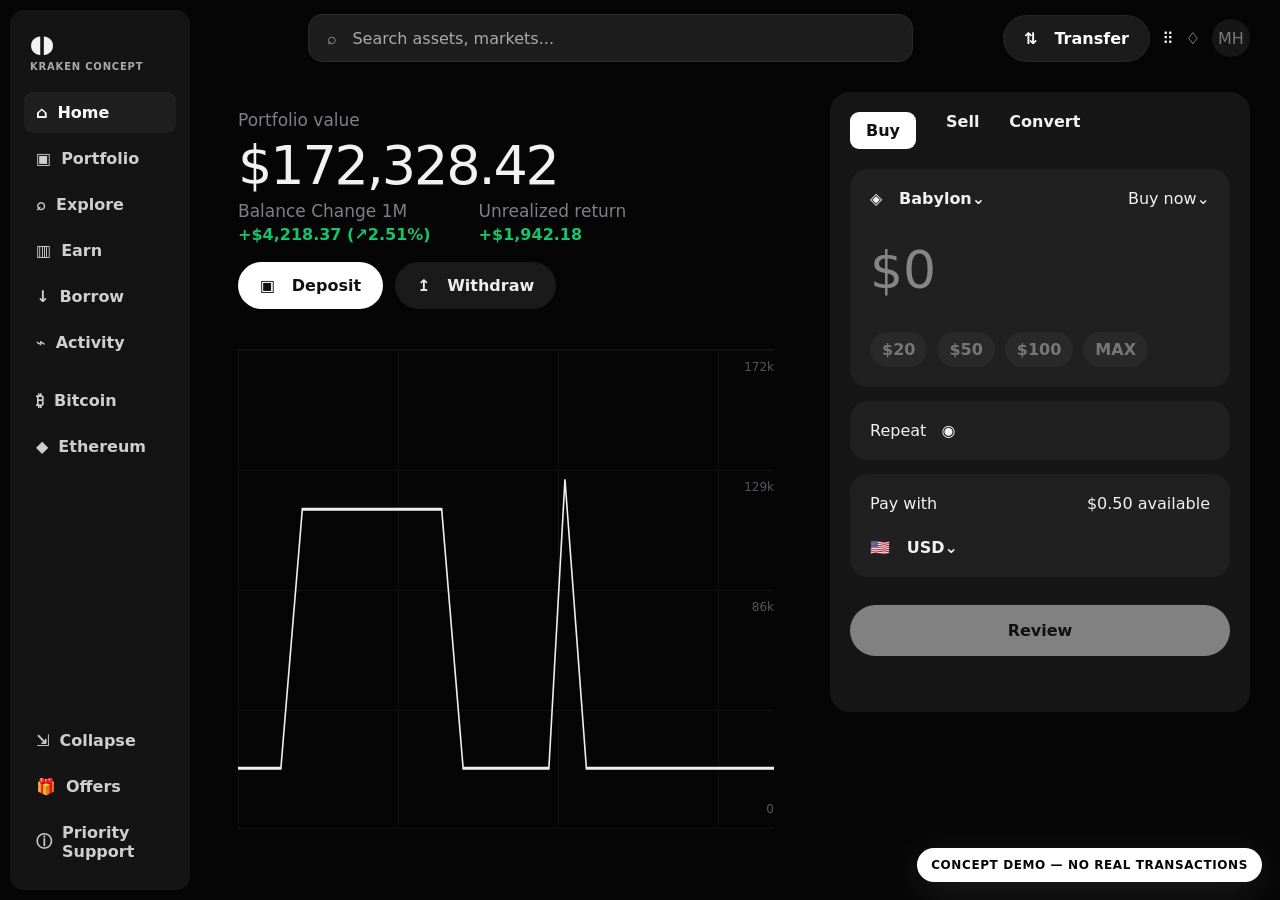
==== index.html @ 669fa7e0 "Add files via upload" ====
<!doctype html>
<html lang="en">
<head>
  <meta charset="UTF-8" />
  <meta name="viewport" content="width=device-width, initial-scale=1.0" />
  <title>Kraken Wire Withdrawal Concept</title>
  <style>
    :root{--bg:#050505;--panel:#181818;--panel2:#202020;--panel3:#111;--muted:#8f8f95;--text:#f2f2f2;--line:#2a2a2a;--green:#19c36a;--red:#ff5260;--white:#fff}
    *{box-sizing:border-box} body{margin:0;background:var(--bg);color:var(--text);font-family:Inter,ui-sans-serif,system-ui,-apple-system,BlinkMacSystemFont,"Segoe UI",sans-serif;overflow-x:hidden}
    button,input{font:inherit}.app{display:grid;grid-template-columns:190px 1fr;min-height:100vh}.sidebar{position:fixed;left:10px;top:10px;bottom:10px;width:180px;background:#141414;border-radius:14px;padding:18px 14px;display:flex;flex-direction:column;z-index:10}.brand{font-weight:900;font-size:24px;letter-spacing:-1px;margin:2px 6px 20px}.brand small{font-size:10px;font-weight:700;letter-spacing:.08em;color:#aaa;display:block;margin-top:3px}.nav{display:flex;flex-direction:column;gap:5px}.nav a{color:#cfcfcf;text-decoration:none;padding:11px 12px;border-radius:9px;font-weight:600;display:flex;gap:10px;align-items:center}.nav a:hover,.nav a.active{background:#1f1f1f;color:#fff}.nav-bottom{margin-top:auto}.content{grid-column:2;padding:14px 30px 30px 28px}.topbar{display:flex;align-items:center;justify-content:space-between;gap:20px}.search{margin:auto;max-width:605px;flex:1;background:#1d1d1d;border:1px solid #2a2a2a;height:48px;border-radius:14px;padding:0 18px;color:#aaa;display:flex;align-items:center}.top-actions{display:flex;gap:12px;align-items:center}.pill{background:#1b1b1b;border:1px solid #272727;color:#fff;padding:13px 20px;border-radius:999px;font-weight:700}.avatar{width:38px;height:38px;border-radius:50%;background:#161616;display:grid;place-items:center;color:#777}.demo-badge{position:fixed;right:18px;bottom:18px;z-index:60;background:#fff;color:#050505;border-radius:999px;padding:10px 14px;font-size:12px;font-weight:900;letter-spacing:.05em;box-shadow:0 8px 40px rgba(255,255,255,.12)}
    .main{display:grid;grid-template-columns:minmax(0,1fr) 420px;gap:36px;margin-top:30px}.portfolio{padding:18px 20px 0}.label{color:#7f7f85;font-size:17px}.value{font-size:54px;letter-spacing:-.04em;margin:4px 0 4px}.stats{display:flex;gap:48px;color:#ddd}.stats b{display:block;margin-top:4px}.green{color:var(--green)}.red{color:var(--red)}.actions{display:flex;gap:12px;margin-top:18px}.btn{border:none;border-radius:999px;padding:14px 22px;font-weight:800;cursor:pointer}.btn.primary{background:#fff;color:#111}.btn.secondary{background:#1a1a1a;color:#eee}.chart{height:480px;margin-top:40px;position:relative;border-top:1px solid #111;border-bottom:1px solid #111;background-image:linear-gradient(#111 1px,transparent 1px),linear-gradient(90deg,#111 1px,transparent 1px);background-size:100% 120px,160px 100%}.chart svg{position:absolute;inset:0;width:100%;height:100%}.axis{position:absolute;right:0;color:#56565d;font-size:12px}.axis.a1{top:10px}.axis.a2{top:130px}.axis.a3{top:250px}.axis.a4{bottom:12px}.trade-card{background:#161616;border-radius:20px;padding:20px;height:620px}.tabs{display:flex;gap:30px;font-weight:700;margin-bottom:20px}.tabs .active{background:#fff;color:#111;border-radius:9px;padding:9px 16px}.asset-box,.repeat-box{background:#202020;border-radius:18px;padding:20px;margin-top:14px}.asset-row{display:flex;justify-content:space-between;align-items:center}.big-amount{font-size:52px;color:#868686;margin:32px 0}.chips{display:flex;gap:10px}.chip{background:#292929;color:#777;padding:8px 12px;border-radius:999px;font-weight:700}.review{width:100%;padding:16px;border:0;border-radius:999px;margin-top:28px;background:#818181;color:#111;font-weight:800}
    .overlay{position:fixed;inset:0;background:rgba(0,0,0,.66);backdrop-filter:blur(1px);display:none;align-items:center;justify-content:center;z-index:50}.overlay.show{display:flex}.modal{width:min(590px,92vw);max-height:82vh;overflow:auto;background:#202020;border:1px solid #2f2f2f;border-radius:20px;box-shadow:0 24px 80px rgba(0,0,0,.5);padding:22px}.modal-head{display:flex;align-items:center;justify-content:space-between;margin-bottom:20px}.modal-head h2{margin:0;font-size:24px;letter-spacing:-.03em}.close,.back{background:none;border:0;color:#fff;font-size:24px;cursor:pointer}.searchbox{background:#151515;border:1px solid #252525;border-radius:12px;padding:16px;color:#8b8b8b;margin-bottom:20px}.section-title{display:flex;justify-content:space-between;color:#a9a9ae;margin:18px 0 8px}.choice{display:flex;justify-content:space-between;align-items:center;padding:18px;border-radius:14px;background:#252525;border:1px solid #353535;margin:8px 0;cursor:pointer}.choice:hover{background:#2a2a2a}.choice strong{font-size:18px}.choice small{display:block;color:#9b9ba1;margin-top:4px}.coin{width:42px;height:42px;border-radius:50%;background:#ededed;color:#111;display:grid;place-items:center;font-weight:900}.row{display:flex;gap:14px;align-items:center}.fields{display:flex;flex-direction:column;gap:13px}.field{background:#151515;border:1px solid #252525;border-radius:12px;padding:14px 14px;color:#fff;width:100%;outline:none}.field:focus{border-color:#555}.secure{background:#fff;color:#111;border-radius:12px;padding:14px;margin-top:12px;font-size:14px}.continue{width:100%;border:0;border-radius:999px;padding:15px;margin-top:18px;font-weight:900;background:#fff;color:#111;cursor:pointer}.continue:disabled{background:#858585;color:#222;cursor:not-allowed}.subtle{color:#999;font-size:13px}.success{text-align:center;padding:26px 12px 18px}.check{width:96px;height:96px;border-radius:50%;background:var(--green);display:grid;place-items:center;margin:12px auto 22px;font-size:54px;color:white;font-weight:900}.success h2{font-size:28px;margin:8px 0}.success p{color:#b2b2b8;font-size:16px;line-height:1.5}.summary{background:#171717;border:1px solid #2b2b2b;border-radius:14px;padding:16px;margin-top:18px;text-align:left}.summary div{display:flex;justify-content:space-between;padding:7px 0}.concept-note{margin-top:20px;padding:12px 14px;border:1px solid #3a3a3a;border-radius:12px;color:#a6a6ad;font-size:12px;line-height:1.45}
    @media(max-width:1000px){.main{grid-template-columns:1fr}.trade-card{display:none}}@media(max-width:760px){.app{grid-template-columns:1fr}.sidebar{display:none}.content{grid-column:1;padding:12px}.value{font-size:42px}.main{margin-top:15px}.chart{height:360px}.top-actions{display:none}}
  </style>
</head>
<body>
<div class="app">
  <aside class="sidebar">
    <div class="brand">◖◗<small>KRAKEN CONCEPT</small></div>
    <div class="nav">
      <a class="active">⌂ <span>Home</span></a><a>▣ <span>Portfolio</span></a><a>⌕ <span>Explore</span></a><a>▥ <span>Earn</span></a><a>↓ <span>Borrow</span></a><a>⌁ <span>Activity</span></a>
      <a style="margin-top:12px">₿ <span>Bitcoin</span></a><a>◆ <span>Ethereum</span></a>
    </div>
    <div class="nav nav-bottom"><a>⇲ <span>Collapse</span></a><a>🎁 <span>Offers</span></a><a>ⓘ <span>Priority Support</span></a></div>
  </aside>
  <main class="content">
    <div class="topbar">
      <div></div><div class="search">⌕ &nbsp; Search assets, markets...</div><div class="top-actions"><button class="pill">⇅ &nbsp; Transfer</button><div>⠿</div><div>♢</div><div class="avatar">MH</div></div>
    </div>
    <div class="main">
      <section class="portfolio">
        <div class="label">Portfolio value</div><div class="value">$172,328.42</div>
        <div class="stats"><div><span class="label">Balance Change 1M</span><b class="green">+$4,218.37 (↗2.51%)</b></div><div><span class="label">Unrealized return</span><b class="green">+$1,942.18</b></div></div>
        <div class="actions"><button class="btn primary">▣ &nbsp; Deposit</button><button class="btn secondary" id="withdrawBtn">↥ &nbsp; Withdraw</button></div>
        <div class="chart">
          <svg viewBox="0 0 1000 480" preserveAspectRatio="none" aria-hidden="true"><polyline points="0,420 80,420 120,160 380,160 420,420 580,420 610,130 650,420 1000,420" fill="none" stroke="#eee" stroke-width="3"/></svg>
          <span class="axis a1">172k</span><span class="axis a2">129k</span><span class="axis a3">86k</span><span class="axis a4">0</span>
        </div>
      </section>
      <aside class="trade-card"><div class="tabs"><span class="active">Buy</span><span>Sell</span><span>Convert</span></div><div class="asset-box"><div class="asset-row"><b>◈ &nbsp; Babylon⌄</b><span>Buy now⌄</span></div><div class="big-amount">$0</div><div class="chips"><span class="chip">$20</span><span class="chip">$50</span><span class="chip">$100</span><span class="chip">MAX</span></div></div><div class="repeat-box">Repeat &nbsp; ◉</div><div class="asset-box"><div class="asset-row"><span>Pay with</span><span>$0.50 available</span></div><div style="margin-top:25px;font-weight:800">🇺🇸 &nbsp; USD⌄</div></div><button class="review">Review</button></aside>
    </div>
  </main>
</div>
<div class="demo-badge">CONCEPT DEMO — NO REAL TRANSACTIONS</div>
<div class="overlay" id="overlay"><div class="modal" id="modal"></div></div>
<script>
  const overlay=document.getElementById('overlay'),modal=document.getElementById('modal');
  const balance=172328.42; let formData={name:'',bank:'',account:'',routing:'',nickname:''};
  const money=n=>new Intl.NumberFormat('en-US',{style:'currency',currency:'USD'}).format(n);
  function show(html){modal.innerHTML=html;overlay.classList.add('show');}
  function hide(){overlay.classList.remove('show')}
  function head(title,back=''){return `<div class="modal-head"><div class="row">${back?`<button class="back" onclick="${back}">‹</button>`:''}<h2>${title}</h2></div><button class="close" onclick="hide()">×</button></div>`}
  function stepAsset(){show(head('Withdraw')+`<div class="searchbox">⌕ &nbsp; Search</div><div class="section-title"><b>Cash</b><b>Available Balance</b></div><div class="choice" onclick="stepSpeed()"><div class="row"><div class="coin">$</div><div><strong>US Dollar</strong><small>USD</small></div></div><strong>${money(balance)}</strong></div><div class="concept-note">Interactive prototype only. This demo does not connect to Kraken, a bank, or any payment network.</div>`)}
  function stepSpeed(){show(head('Select withdrawal speed','stepAsset()')+`<div class="choice" onclick="stepMethod()"><div><strong>▣ &nbsp; Up to 3 business days</strong><small>Estimated arrival within 3 business days</small></div><div>›</div></div><div class="concept-note">Instant withdrawal is intentionally omitted in this product concept.</div>`)}
  function stepMethod(){show(head('Select a withdrawal method','stepSpeed()')+`<div class="choice" onclick="stepBank()"><div><strong>▣ &nbsp; Wire</strong><small>Bank wire • prototype route</small></div><div>›</div></div><div class="concept-note">Only Wire is shown in this concept. No real transfer can be initiated.</div>`)}
  function stepBank(){show(head('Enter recipient bank details','stepMethod()')+`<div class="fields"><input class="field" id="name" placeholder="Recipient name"><input class="field" id="bank" placeholder="Bank name"><input class="field" id="account" placeholder="Account number"><input class="field" id="routing" placeholder="Routing number"><input class="field" id="nickname" placeholder="Account nickname"></div><div class="secure"><b>🔒 Demo data stays on this page</b><br><span class="subtle">Nothing is sent, stored, or logged by this prototype.</span></div><button class="continue" onclick="saveBank()">Continue</button>`)}
  function saveBank(){formData={name:name.value.trim(),bank:bank.value.trim(),account:account.value.trim(),routing:routing.value.trim(),nickname:nickname.value.trim()};if(!Object.values(formData).every(Boolean)){alert('Fill in each demo field to continue.');return}stepAmount()}
  function stepAmount(){show(head('How much do you want to withdraw?','stepBank()')+`<div class="label">Available balance</div><div style="font-size:34px;font-weight:850;margin:6px 0 22px">${money(balance)}</div><div class="row"><input class="field" id="amount" type="number" min="0" max="${balance}" step="0.01" placeholder="$0.00"><button class="btn secondary" style="white-space:nowrap" onclick="document.getElementById('amount').value='${balance.toFixed(2)}'">Withdraw all</button></div><div class="summary"><div><span>Recipient</span><b>${escapeHtml(formData.name)}</b></div><div><span>Bank</span><b>${escapeHtml(formData.bank)}</b></div><div><span>Method</span><b>Wire</b></div></div><button class="continue" onclick="stepSuccess()">Continue</button>`)}
  function stepSuccess(){const a=parseFloat(document.getElementById('amount').value);if(!Number.isFinite(a)||a<=0||a>balance){alert('Enter an amount between $0.01 and '+money(balance)+'.');return}show(head('Withdrawal scheduled')+`<div class="success"><div class="check">✓</div><h2>${money(a)} scheduled</h2><p>Your concept wire withdrawal to <b>${escapeHtml(formData.name)}</b> is shown as scheduled to be deposited within <b>3 business days</b>.</p><div class="summary"><div><span>Bank</span><b>${escapeHtml(formData.bank)}</b></div><div><span>Account nickname</span><b>${escapeHtml(formData.nickname)}</b></div><div><span>Status</span><b class="green">Demo complete</b></div></div><div class="concept-note">CONCEPT DEMO — NO REAL TRANSACTION OCCURRED. This page is for product visualization only.</div><button class="continue" onclick="hide()">Done</button></div>`)}
  function escapeHtml(s){return s.replace(/[&<>'"]/g,c=>({'&':'&amp;','<':'&lt;','>':'&gt;',"'":'&#39;','"':'&quot;'}[c]))}
  document.getElementById('withdrawBtn').addEventListener('click',stepAsset); overlay.addEventListener('click',e=>{if(e.target===overlay)hide()});
</script>
</body>
</html>
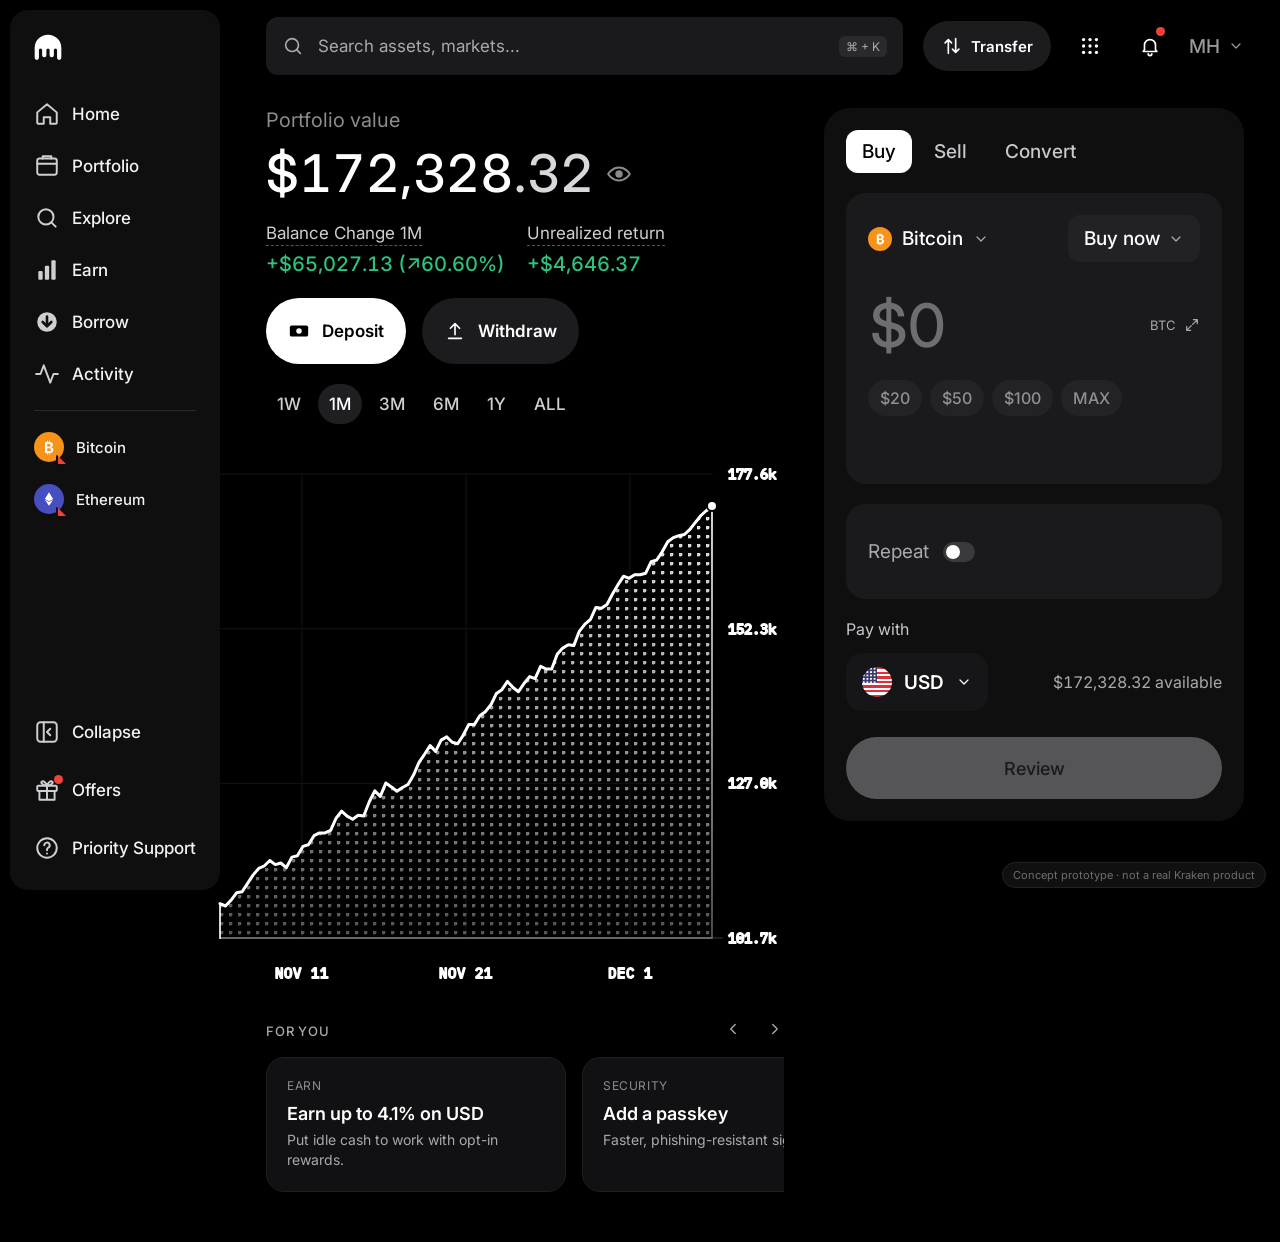
==== commit b0e76d4b: "Add files via upload" ====
--- a/index.html
+++ b/index.html
@@ -1,64 +1,156 @@
 <!doctype html>
 <html lang="en">
 <head>
-  <meta charset="UTF-8" />
-  <meta name="viewport" content="width=device-width, initial-scale=1.0" />
-  <title>Kraken Wire Withdrawal Concept</title>
-  <style>
-    :root{--bg:#050505;--panel:#181818;--panel2:#202020;--panel3:#111;--muted:#8f8f95;--text:#f2f2f2;--line:#2a2a2a;--green:#19c36a;--red:#ff5260;--white:#fff}
-    *{box-sizing:border-box} body{margin:0;background:var(--bg);color:var(--text);font-family:Inter,ui-sans-serif,system-ui,-apple-system,BlinkMacSystemFont,"Segoe UI",sans-serif;overflow-x:hidden}
-    button,input{font:inherit}.app{display:grid;grid-template-columns:190px 1fr;min-height:100vh}.sidebar{position:fixed;left:10px;top:10px;bottom:10px;width:180px;background:#141414;border-radius:14px;padding:18px 14px;display:flex;flex-direction:column;z-index:10}.brand{font-weight:900;font-size:24px;letter-spacing:-1px;margin:2px 6px 20px}.brand small{font-size:10px;font-weight:700;letter-spacing:.08em;color:#aaa;display:block;margin-top:3px}.nav{display:flex;flex-direction:column;gap:5px}.nav a{color:#cfcfcf;text-decoration:none;padding:11px 12px;border-radius:9px;font-weight:600;display:flex;gap:10px;align-items:center}.nav a:hover,.nav a.active{background:#1f1f1f;color:#fff}.nav-bottom{margin-top:auto}.content{grid-column:2;padding:14px 30px 30px 28px}.topbar{display:flex;align-items:center;justify-content:space-between;gap:20px}.search{margin:auto;max-width:605px;flex:1;background:#1d1d1d;border:1px solid #2a2a2a;height:48px;border-radius:14px;padding:0 18px;color:#aaa;display:flex;align-items:center}.top-actions{display:flex;gap:12px;align-items:center}.pill{background:#1b1b1b;border:1px solid #272727;color:#fff;padding:13px 20px;border-radius:999px;font-weight:700}.avatar{width:38px;height:38px;border-radius:50%;background:#161616;display:grid;place-items:center;color:#777}.demo-badge{position:fixed;right:18px;bottom:18px;z-index:60;background:#fff;color:#050505;border-radius:999px;padding:10px 14px;font-size:12px;font-weight:900;letter-spacing:.05em;box-shadow:0 8px 40px rgba(255,255,255,.12)}
-    .main{display:grid;grid-template-columns:minmax(0,1fr) 420px;gap:36px;margin-top:30px}.portfolio{padding:18px 20px 0}.label{color:#7f7f85;font-size:17px}.value{font-size:54px;letter-spacing:-.04em;margin:4px 0 4px}.stats{display:flex;gap:48px;color:#ddd}.stats b{display:block;margin-top:4px}.green{color:var(--green)}.red{color:var(--red)}.actions{display:flex;gap:12px;margin-top:18px}.btn{border:none;border-radius:999px;padding:14px 22px;font-weight:800;cursor:pointer}.btn.primary{background:#fff;color:#111}.btn.secondary{background:#1a1a1a;color:#eee}.chart{height:480px;margin-top:40px;position:relative;border-top:1px solid #111;border-bottom:1px solid #111;background-image:linear-gradient(#111 1px,transparent 1px),linear-gradient(90deg,#111 1px,transparent 1px);background-size:100% 120px,160px 100%}.chart svg{position:absolute;inset:0;width:100%;height:100%}.axis{position:absolute;right:0;color:#56565d;font-size:12px}.axis.a1{top:10px}.axis.a2{top:130px}.axis.a3{top:250px}.axis.a4{bottom:12px}.trade-card{background:#161616;border-radius:20px;padding:20px;height:620px}.tabs{display:flex;gap:30px;font-weight:700;margin-bottom:20px}.tabs .active{background:#fff;color:#111;border-radius:9px;padding:9px 16px}.asset-box,.repeat-box{background:#202020;border-radius:18px;padding:20px;margin-top:14px}.asset-row{display:flex;justify-content:space-between;align-items:center}.big-amount{font-size:52px;color:#868686;margin:32px 0}.chips{display:flex;gap:10px}.chip{background:#292929;color:#777;padding:8px 12px;border-radius:999px;font-weight:700}.review{width:100%;padding:16px;border:0;border-radius:999px;margin-top:28px;background:#818181;color:#111;font-weight:800}
-    .overlay{position:fixed;inset:0;background:rgba(0,0,0,.66);backdrop-filter:blur(1px);display:none;align-items:center;justify-content:center;z-index:50}.overlay.show{display:flex}.modal{width:min(590px,92vw);max-height:82vh;overflow:auto;background:#202020;border:1px solid #2f2f2f;border-radius:20px;box-shadow:0 24px 80px rgba(0,0,0,.5);padding:22px}.modal-head{display:flex;align-items:center;justify-content:space-between;margin-bottom:20px}.modal-head h2{margin:0;font-size:24px;letter-spacing:-.03em}.close,.back{background:none;border:0;color:#fff;font-size:24px;cursor:pointer}.searchbox{background:#151515;border:1px solid #252525;border-radius:12px;padding:16px;color:#8b8b8b;margin-bottom:20px}.section-title{display:flex;justify-content:space-between;color:#a9a9ae;margin:18px 0 8px}.choice{display:flex;justify-content:space-between;align-items:center;padding:18px;border-radius:14px;background:#252525;border:1px solid #353535;margin:8px 0;cursor:pointer}.choice:hover{background:#2a2a2a}.choice strong{font-size:18px}.choice small{display:block;color:#9b9ba1;margin-top:4px}.coin{width:42px;height:42px;border-radius:50%;background:#ededed;color:#111;display:grid;place-items:center;font-weight:900}.row{display:flex;gap:14px;align-items:center}.fields{display:flex;flex-direction:column;gap:13px}.field{background:#151515;border:1px solid #252525;border-radius:12px;padding:14px 14px;color:#fff;width:100%;outline:none}.field:focus{border-color:#555}.secure{background:#fff;color:#111;border-radius:12px;padding:14px;margin-top:12px;font-size:14px}.continue{width:100%;border:0;border-radius:999px;padding:15px;margin-top:18px;font-weight:900;background:#fff;color:#111;cursor:pointer}.continue:disabled{background:#858585;color:#222;cursor:not-allowed}.subtle{color:#999;font-size:13px}.success{text-align:center;padding:26px 12px 18px}.check{width:96px;height:96px;border-radius:50%;background:var(--green);display:grid;place-items:center;margin:12px auto 22px;font-size:54px;color:white;font-weight:900}.success h2{font-size:28px;margin:8px 0}.success p{color:#b2b2b8;font-size:16px;line-height:1.5}.summary{background:#171717;border:1px solid #2b2b2b;border-radius:14px;padding:16px;margin-top:18px;text-align:left}.summary div{display:flex;justify-content:space-between;padding:7px 0}.concept-note{margin-top:20px;padding:12px 14px;border:1px solid #3a3a3a;border-radius:12px;color:#a6a6ad;font-size:12px;line-height:1.45}
-    @media(max-width:1000px){.main{grid-template-columns:1fr}.trade-card{display:none}}@media(max-width:760px){.app{grid-template-columns:1fr}.sidebar{display:none}.content{grid-column:1;padding:12px}.value{font-size:42px}.main{margin-top:15px}.chart{height:360px}.top-actions{display:none}}
-  </style>
+  <meta charset="utf-8" />
+  <meta name="viewport" content="width=device-width, initial-scale=1" />
+  <meta name="robots" content="noindex, nofollow" />
+  <title>Kraken — Wire Withdraw Concept</title>
+  <link rel="preconnect" href="https://fonts.googleapis.com" />
+  <link rel="preconnect" href="https://fonts.gstatic.com" crossorigin />
+  <link href="https://fonts.googleapis.com/css2?family=IBM+Plex+Mono:wght@400;500&family=Inter:wght@400;500;600;700&display=swap" rel="stylesheet" />
+  <link rel="stylesheet" href="styles.css" />
 </head>
 <body>
-<div class="app">
-  <aside class="sidebar">
-    <div class="brand">◖◗<small>KRAKEN CONCEPT</small></div>
-    <div class="nav">
-      <a class="active">⌂ <span>Home</span></a><a>▣ <span>Portfolio</span></a><a>⌕ <span>Explore</span></a><a>▥ <span>Earn</span></a><a>↓ <span>Borrow</span></a><a>⌁ <span>Activity</span></a>
-      <a style="margin-top:12px">₿ <span>Bitcoin</span></a><a>◆ <span>Ethereum</span></a>
+  <div class="app">
+    <!-- Sidebar -->
+    <aside class="sidebar">
+      <div class="logo" aria-label="Kraken">
+        <svg viewBox="0 0 24 24" width="30" height="30"><path fill="currentColor" d="M2 12A10 10 0 0 1 22 12V19.4a1.6 1.6 0 0 1-3.2 0V13.5a1.2 1.2 0 0 0-2.4 0V17.4a1.6 1.6 0 0 1-3.2 0V13.5a1.2 1.2 0 0 0-2.4 0V17.4a1.6 1.6 0 0 1-3.2 0V13.5a1.2 1.2 0 0 0-2.4 0V19.4a1.6 1.6 0 0 1-3.2 0Z"/></svg>
+      </div>
+      <nav class="nav">
+        <a class="nav-item active" href="#"><svg viewBox="0 0 24 24"><path d="M3 10.5 12 3l9 7.5V20a1 1 0 0 1-1 1h-5v-6h-6v6H4a1 1 0 0 1-1-1z"/></svg><span>Home</span></a>
+        <a class="nav-item" href="#"><svg viewBox="0 0 24 24"><rect x="3" y="5" width="18" height="15" rx="2"/><path d="M3 10h18M8 5V3h8v2"/></svg><span>Portfolio</span></a>
+        <a class="nav-item" href="#"><svg viewBox="0 0 24 24"><circle cx="11" cy="11" r="7"/><path d="m20 20-4-4"/></svg><span>Explore</span></a>
+        <a class="nav-item" href="#"><svg viewBox="0 0 24 24" class="filled"><rect x="4" y="13" width="4" height="8" rx="1"/><rect x="10" y="8" width="4" height="13" rx="1"/><rect x="16" y="3" width="4" height="18" rx="1"/></svg><span>Earn</span></a>
+        <a class="nav-item" href="#"><svg viewBox="0 0 24 24"><circle cx="12" cy="12" r="9" class="fill-soft"/><path d="M12 7v9m-4-4 4 4 4-4"/></svg><span>Borrow</span></a>
+        <a class="nav-item" href="#"><svg viewBox="0 0 24 24"><path d="M2 12h4l3-8 6 16 3-8h4"/></svg><span>Activity</span></a>
+        <div class="nav-divider"></div>
+        <a class="nav-item small" href="#"><span class="coin btc sm">₿<i class="down"></i></span><span>Bitcoin</span></a>
+        <a class="nav-item small" href="#"><span class="coin eth sm"><svg viewBox="0 0 24 24"><path d="M12 3 6.5 12 12 15l5.5-3zM6.5 13 12 21l5.5-8L12 16z" fill="#fff" stroke="none"/></svg><i class="down"></i></span><span>Ethereum</span></a>
+      </nav>
+      <div class="nav bottom">
+        <a class="nav-item" href="#"><svg viewBox="0 0 24 24"><rect x="3" y="3" width="18" height="18" rx="3"/><path d="M9 3v18M15 9l-3 3 3 3"/></svg><span>Collapse</span></a>
+        <a class="nav-item" href="#"><span class="icon-dot"><svg viewBox="0 0 24 24"><rect x="3" y="8" width="18" height="5" rx="1"/><path d="M5 13v8h14v-8M12 8v13M12 8S10 3 7.5 4 9 8 12 8Zm0 0s2-5 4.5-4S15 8 12 8Z"/></svg><i></i></span><span>Offers</span></a>
+        <a class="nav-item" href="#"><svg viewBox="0 0 24 24"><circle cx="12" cy="12" r="9"/><path d="M9.5 9.5a2.5 2.5 0 1 1 3.5 2.3c-.6.3-1 .9-1 1.6v.6M12 17h.01"/></svg><span>Priority Support</span></a>
+      </div>
+    </aside>
+
+    <!-- Main -->
+    <div class="main">
+      <header class="topbar">
+        <div class="search">
+          <svg viewBox="0 0 24 24"><circle cx="11" cy="11" r="7"/><path d="m20 20-4-4"/></svg>
+          <input type="text" placeholder="Search assets, markets..." />
+          <kbd>⌘ + K</kbd>
+        </div>
+        <div class="top-actions">
+          <button class="pill-btn"><svg viewBox="0 0 24 24"><path d="M8 20V5m0 0L4.5 8.5M8 5l3.5 3.5M16 4v15m0 0-3.5-3.5M16 19l3.5-3.5"/></svg>Transfer</button>
+          <button class="icon-btn" aria-label="Apps"><svg viewBox="0 0 24 24" class="filled"><circle cx="5" cy="5" r="1.8"/><circle cx="12" cy="5" r="1.8"/><circle cx="19" cy="5" r="1.8"/><circle cx="5" cy="12" r="1.8"/><circle cx="12" cy="12" r="1.8"/><circle cx="19" cy="12" r="1.8"/><circle cx="5" cy="19" r="1.8"/><circle cx="12" cy="19" r="1.8"/><circle cx="19" cy="19" r="1.8"/></svg></button>
+          <button class="icon-btn notif" aria-label="Notifications"><svg viewBox="0 0 24 24"><path d="M6 16V11a6 6 0 0 1 12 0v5l1.5 2h-15zM10 20.5a2 2 0 0 0 4 0"/></svg><i></i></button>
+          <button class="avatar">MH <svg viewBox="0 0 24 24"><path d="m6 9 6 6 6-6"/></svg></button>
+        </div>
+      </header>
+
+      <div class="content">
+        <section class="left">
+          <div class="pv-label">Portfolio value</div>
+          <div class="pv-value" id="pvValue"></div>
+          <div class="pv-stats">
+            <div>
+              <div class="stat-label" id="changeLabel">Balance Change 1M</div>
+              <div class="stat-value up" id="changeValue"></div>
+            </div>
+            <div>
+              <div class="stat-label">Unrealized return</div>
+              <div class="stat-value up">+$4,646.37</div>
+            </div>
+          </div>
+
+          <div class="actions-row">
+            <div class="btn-group">
+              <button class="btn btn-light"><svg viewBox="0 0 24 24"><rect x="2" y="6" width="20" height="12" rx="2" fill="currentColor" stroke="none"/><circle cx="12" cy="12" r="3" fill="#fff" stroke="none"/></svg>Deposit</button>
+              <button class="btn btn-dark" id="withdrawBtn"><svg viewBox="0 0 24 24"><path d="M12 16V4m0 0L7 9m5-5 5 5M5 20h14"/></svg>Withdraw</button>
+            </div>
+            <div class="ranges" id="ranges">
+              <button data-r="1W">1W</button>
+              <button data-r="1M" class="active">1M</button>
+              <button data-r="3M">3M</button>
+              <button data-r="6M">6M</button>
+              <button data-r="1Y">1Y</button>
+              <button data-r="ALL">ALL</button>
+            </div>
+          </div>
+
+          <div class="chart-wrap" id="chartWrap">
+            <svg id="chart" preserveAspectRatio="none"></svg>
+            <div class="chart-tip" id="chartTip"></div>
+          </div>
+
+          <div class="for-you">
+            <div class="for-you-head">
+              <span>FOR YOU</span>
+              <div class="arrows">
+                <button aria-label="Previous" id="fyPrev"><svg viewBox="0 0 24 24"><path d="m15 6-6 6 6 6"/></svg></button>
+                <button aria-label="Next" id="fyNext"><svg viewBox="0 0 24 24"><path d="m9 6 6 6-6 6"/></svg></button>
+              </div>
+            </div>
+            <div class="cards" id="fyCards">
+              <div class="fy-card"><div class="fy-tag">Earn</div><div class="fy-title">Earn up to 4.1% on USD</div><div class="fy-sub">Put idle cash to work with opt-in rewards.</div></div>
+              <div class="fy-card"><div class="fy-tag">Security</div><div class="fy-title">Add a passkey</div><div class="fy-sub">Faster, phishing-resistant sign-in.</div></div>
+              <div class="fy-card"><div class="fy-tag">New</div><div class="fy-title">Wire to anyone</div><div class="fy-sub">Send USD to any bank account in up to 3 business days.</div></div>
+              <div class="fy-card"><div class="fy-tag">Recurring</div><div class="fy-title">Set up recurring buys</div><div class="fy-sub">Dollar-cost average into BTC automatically.</div></div>
+            </div>
+          </div>
+        </section>
+
+        <!-- Trade panel -->
+        <aside class="trade">
+          <div class="trade-tabs" id="tradeTabs">
+            <button class="active">Buy</button><button>Sell</button><button>Convert</button>
+          </div>
+          <div class="trade-box">
+            <div class="trade-row">
+              <button class="asset-select"><span class="coin btc xs">₿</span>Bitcoin<svg viewBox="0 0 24 24"><path d="m6 9 6 6 6-6"/></svg></button>
+              <button class="ghost-select" id="orderType">Buy now<svg viewBox="0 0 24 24"><path d="m6 9 6 6 6-6"/></svg></button>
+            </div>
+            <div class="trade-amount">
+              <input id="tradeAmt" inputmode="decimal" value="$0" />
+              <span class="unit">BTC <svg viewBox="0 0 24 24"><path d="M14 4h6v6M20 4l-7 7M10 20H4v-6M4 20l7-7"/></svg></span>
+            </div>
+            <div class="presets" id="presets">
+              <button data-v="20">$20</button><button data-v="50">$50</button><button data-v="100">$100</button><button data-v="max">MAX</button>
+            </div>
+          </div>
+          <div class="trade-box repeat">
+            <span>Repeat</span>
+            <button class="toggle" id="repeatToggle" aria-pressed="false"><i></i></button>
+          </div>
+          <div class="pay-label">Pay with</div>
+          <div class="pay-row">
+            <button class="currency"><span class="flag"></span>USD<svg viewBox="0 0 24 24"><path d="m6 9 6 6 6-6"/></svg></button>
+            <span class="avail" id="payAvail"></span>
+          </div>
+          <button class="review-btn" id="reviewBtn" disabled>Review</button>
+        </aside>
+      </div>
     </div>
-    <div class="nav nav-bottom"><a>⇲ <span>Collapse</span></a><a>🎁 <span>Offers</span></a><a>ⓘ <span>Priority Support</span></a></div>
-  </aside>
-  <main class="content">
-    <div class="topbar">
-      <div></div><div class="search">⌕ &nbsp; Search assets, markets...</div><div class="top-actions"><button class="pill">⇅ &nbsp; Transfer</button><div>⠿</div><div>♢</div><div class="avatar">MH</div></div>
+  </div>
+
+  <!-- Withdraw modal -->
+  <div class="overlay" id="overlay" hidden>
+    <div class="modal" id="modal" role="dialog" aria-modal="true" aria-labelledby="modalTitle">
+      <div class="modal-head">
+        <button class="back" id="modalBack" aria-label="Back"><svg viewBox="0 0 24 24"><path d="m15 6-6 6 6 6"/></svg></button>
+        <h2 id="modalTitle">Withdraw</h2>
+        <button class="close" id="modalClose" aria-label="Close"><svg viewBox="0 0 24 24"><path d="M6 6l12 12M18 6 6 18"/></svg></button>
+      </div>
+      <div class="modal-body" id="modalBody"></div>
     </div>
-    <div class="main">
-      <section class="portfolio">
-        <div class="label">Portfolio value</div><div class="value">$172,328.42</div>
-        <div class="stats"><div><span class="label">Balance Change 1M</span><b class="green">+$4,218.37 (↗2.51%)</b></div><div><span class="label">Unrealized return</span><b class="green">+$1,942.18</b></div></div>
-        <div class="actions"><button class="btn primary">▣ &nbsp; Deposit</button><button class="btn secondary" id="withdrawBtn">↥ &nbsp; Withdraw</button></div>
-        <div class="chart">
-          <svg viewBox="0 0 1000 480" preserveAspectRatio="none" aria-hidden="true"><polyline points="0,420 80,420 120,160 380,160 420,420 580,420 610,130 650,420 1000,420" fill="none" stroke="#eee" stroke-width="3"/></svg>
-          <span class="axis a1">172k</span><span class="axis a2">129k</span><span class="axis a3">86k</span><span class="axis a4">0</span>
-        </div>
-      </section>
-      <aside class="trade-card"><div class="tabs"><span class="active">Buy</span><span>Sell</span><span>Convert</span></div><div class="asset-box"><div class="asset-row"><b>◈ &nbsp; Babylon⌄</b><span>Buy now⌄</span></div><div class="big-amount">$0</div><div class="chips"><span class="chip">$20</span><span class="chip">$50</span><span class="chip">$100</span><span class="chip">MAX</span></div></div><div class="repeat-box">Repeat &nbsp; ◉</div><div class="asset-box"><div class="asset-row"><span>Pay with</span><span>$0.50 available</span></div><div style="margin-top:25px;font-weight:800">🇺🇸 &nbsp; USD⌄</div></div><button class="review">Review</button></aside>
-    </div>
-  </main>
-</div>
-<div class="demo-badge">CONCEPT DEMO — NO REAL TRANSACTIONS</div>
-<div class="overlay" id="overlay"><div class="modal" id="modal"></div></div>
-<script>
-  const overlay=document.getElementById('overlay'),modal=document.getElementById('modal');
-  const balance=172328.42; let formData={name:'',bank:'',account:'',routing:'',nickname:''};
-  const money=n=>new Intl.NumberFormat('en-US',{style:'currency',currency:'USD'}).format(n);
-  function show(html){modal.innerHTML=html;overlay.classList.add('show');}
-  function hide(){overlay.classList.remove('show')}
-  function head(title,back=''){return `<div class="modal-head"><div class="row">${back?`<button class="back" onclick="${back}">‹</button>`:''}<h2>${title}</h2></div><button class="close" onclick="hide()">×</button></div>`}
-  function stepAsset(){show(head('Withdraw')+`<div class="searchbox">⌕ &nbsp; Search</div><div class="section-title"><b>Cash</b><b>Available Balance</b></div><div class="choice" onclick="stepSpeed()"><div class="row"><div class="coin">$</div><div><strong>US Dollar</strong><small>USD</small></div></div><strong>${money(balance)}</strong></div><div class="concept-note">Interactive prototype only. This demo does not connect to Kraken, a bank, or any payment network.</div>`)}
-  function stepSpeed(){show(head('Select withdrawal speed','stepAsset()')+`<div class="choice" onclick="stepMethod()"><div><strong>▣ &nbsp; Up to 3 business days</strong><small>Estimated arrival within 3 business days</small></div><div>›</div></div><div class="concept-note">Instant withdrawal is intentionally omitted in this product concept.</div>`)}
-  function stepMethod(){show(head('Select a withdrawal method','stepSpeed()')+`<div class="choice" onclick="stepBank()"><div><strong>▣ &nbsp; Wire</strong><small>Bank wire • prototype route</small></div><div>›</div></div><div class="concept-note">Only Wire is shown in this concept. No real transfer can be initiated.</div>`)}
-  function stepBank(){show(head('Enter recipient bank details','stepMethod()')+`<div class="fields"><input class="field" id="name" placeholder="Recipient name"><input class="field" id="bank" placeholder="Bank name"><input class="field" id="account" placeholder="Account number"><input class="field" id="routing" placeholder="Routing number"><input class="field" id="nickname" placeholder="Account nickname"></div><div class="secure"><b>🔒 Demo data stays on this page</b><br><span class="subtle">Nothing is sent, stored, or logged by this prototype.</span></div><button class="continue" onclick="saveBank()">Continue</button>`)}
-  function saveBank(){formData={name:name.value.trim(),bank:bank.value.trim(),account:account.value.trim(),routing:routing.value.trim(),nickname:nickname.value.trim()};if(!Object.values(formData).every(Boolean)){alert('Fill in each demo field to continue.');return}stepAmount()}
-  function stepAmount(){show(head('How much do you want to withdraw?','stepBank()')+`<div class="label">Available balance</div><div style="font-size:34px;font-weight:850;margin:6px 0 22px">${money(balance)}</div><div class="row"><input class="field" id="amount" type="number" min="0" max="${balance}" step="0.01" placeholder="$0.00"><button class="btn secondary" style="white-space:nowrap" onclick="document.getElementById('amount').value='${balance.toFixed(2)}'">Withdraw all</button></div><div class="summary"><div><span>Recipient</span><b>${escapeHtml(formData.name)}</b></div><div><span>Bank</span><b>${escapeHtml(formData.bank)}</b></div><div><span>Method</span><b>Wire</b></div></div><button class="continue" onclick="stepSuccess()">Continue</button>`)}
-  function stepSuccess(){const a=parseFloat(document.getElementById('amount').value);if(!Number.isFinite(a)||a<=0||a>balance){alert('Enter an amount between $0.01 and '+money(balance)+'.');return}show(head('Withdrawal scheduled')+`<div class="success"><div class="check">✓</div><h2>${money(a)} scheduled</h2><p>Your concept wire withdrawal to <b>${escapeHtml(formData.name)}</b> is shown as scheduled to be deposited within <b>3 business days</b>.</p><div class="summary"><div><span>Bank</span><b>${escapeHtml(formData.bank)}</b></div><div><span>Account nickname</span><b>${escapeHtml(formData.nickname)}</b></div><div><span>Status</span><b class="green">Demo complete</b></div></div><div class="concept-note">CONCEPT DEMO — NO REAL TRANSACTION OCCURRED. This page is for product visualization only.</div><button class="continue" onclick="hide()">Done</button></div>`)}
-  function escapeHtml(s){return s.replace(/[&<>'"]/g,c=>({'&':'&amp;','<':'&lt;','>':'&gt;',"'":'&#39;','"':'&quot;'}[c]))}
-  document.getElementById('withdrawBtn').addEventListener('click',stepAsset); overlay.addEventListener('click',e=>{if(e.target===overlay)hide()});
-</script>
+  </div>
+
+  <div class="toast" id="toast"></div>
+  <div class="concept-badge">Concept prototype · not a real Kraken product</div>
+
+  <script src="app.js"></script>
 </body>
 </html>
--- a/styles.css
+++ b/styles.css
@@ -0,0 +1,364 @@
+:root {
+  --bg: #000;
+  --panel: #141414;
+  --panel-2: #1c1c1e;
+  --panel-3: #232325;
+  --line: #2a2a2d;
+  --text: #fff;
+  --muted: #8b8b90;
+  --muted-2: #a9a9ae;
+  --green: #2ec27e;
+  --green-bright: #38d98a;
+  --red: #f0433a;
+  --radius: 22px;
+}
+
+* { box-sizing: border-box; }
+html, body { margin: 0; height: 100%; }
+body {
+  background: var(--bg);
+  color: var(--text);
+  font-family: Inter, system-ui, -apple-system, Segoe UI, Roboto, sans-serif;
+  -webkit-font-smoothing: antialiased;
+  overflow-x: hidden;
+}
+button { font: inherit; color: inherit; background: none; border: 0; cursor: pointer; padding: 0; }
+input { font: inherit; color: inherit; }
+svg { width: 22px; height: 22px; fill: none; stroke: currentColor; stroke-width: 1.8; stroke-linecap: round; stroke-linejoin: round; flex-shrink: 0; }
+svg.filled { fill: currentColor; stroke: none; }
+a { color: inherit; text-decoration: none; }
+
+.app { display: flex; min-height: 100vh; padding: 10px; gap: 0; }
+
+/* ---------- Sidebar ---------- */
+.sidebar {
+  width: 210px; flex-shrink: 0;
+  background: #0f0f10;
+  border-radius: 18px;
+  padding: 18px 12px 18px;
+  display: flex; flex-direction: column;
+  position: sticky; top: 10px; height: calc(100vh - 20px);
+}
+.logo { color: #fff; padding: 4px 10px 22px; }
+.logo svg { stroke: none; width: 32px; height: 32px; }
+.nav { display: flex; flex-direction: column; gap: 4px; }
+.nav.bottom { margin-top: auto; gap: 10px; }
+.nav-item {
+  display: flex; align-items: center; gap: 12px;
+  padding: 11px 12px; border-radius: 12px;
+  font-size: 17px; font-weight: 500; color: #f2f2f2;
+  transition: background .15s;
+}
+.nav-item:hover { background: #1b1b1d; }
+.nav-item svg { width: 26px; height: 26px; color: #cfcfd3; }
+.nav-item svg .fill-soft { fill: #cfcfd3; stroke: none; }
+.nav-item svg .fill-soft + path { stroke: #0f0f10; stroke-width: 2.4; }
+.nav-item.small { font-size: 15px; padding: 9px 12px; }
+.nav-divider { height: 1px; background: var(--line); margin: 8px 12px; }
+.icon-dot { position: relative; display: inline-flex; }
+.icon-dot i { position: absolute; top: -2px; right: -3px; width: 9px; height: 9px; background: var(--red); border-radius: 50%; }
+
+.coin {
+  display: inline-grid; place-items: center; border-radius: 50%;
+  width: 40px; height: 40px; font-weight: 700; color: #fff; position: relative; flex-shrink: 0;
+  font-size: 18px;
+}
+.coin.sm { width: 30px; height: 30px; font-size: 15px; }
+.coin.xs { width: 24px; height: 24px; font-size: 13px; }
+.coin svg { width: 60%; height: 60%; }
+.coin.btc { background: #f7931a; }
+.coin.eth { background: #454fbf; }
+.coin i.down {
+  position: absolute; right: -4px; bottom: -4px; width: 12px; height: 12px;
+  background: var(--red); border: 2px solid #0f0f10; border-radius: 3px;
+  clip-path: polygon(0 0, 100% 100%, 0 100%);
+}
+
+/* ---------- Main ---------- */
+.main { flex: 1; min-width: 0; padding: 4px 26px 40px 46px; }
+.topbar { display: flex; align-items: center; justify-content: space-between; gap: 20px; height: 64px; }
+.search {
+  flex: 0 1 700px; margin-left: auto; margin-right: auto;
+  display: flex; align-items: center; gap: 12px;
+  background: #1a1a1c; border-radius: 12px; padding: 0 16px; height: 58px;
+}
+.search svg { color: var(--muted-2); }
+.search input { flex: 1; background: none; border: 0; outline: none; font-size: 17px; }
+.search input::placeholder { color: var(--muted-2); }
+.search kbd { font-family: inherit; font-size: 12px; color: var(--muted-2); background: #2a2a2d; padding: 3px 7px; border-radius: 6px; }
+.top-actions { display: flex; align-items: center; gap: 18px; }
+.pill-btn { display: flex; gap: 8px; align-items: center; background: #1c1c1e; padding: 14px 18px; border-radius: 999px; font-weight: 600; font-size: 15px; }
+.pill-btn:hover, .icon-btn:hover { background: #262628; }
+.icon-btn { width: 42px; height: 42px; border-radius: 50%; display: grid; place-items: center; position: relative; }
+.icon-btn.notif i { position: absolute; top: 2px; right: 6px; width: 9px; height: 9px; background: var(--red); border-radius: 50%; }
+.avatar { display: flex; align-items: center; gap: 8px; color: #9a9aa0; font-size: 19px; font-weight: 500; }
+.avatar svg { width: 16px; height: 16px; }
+
+.content { display: flex; gap: 40px; margin-top: 30px; }
+.left { flex: 1; min-width: 0; }
+.pv-label { color: var(--muted); font-size: 20px; }
+.pv-value { font-size: 52px; font-weight: 500; letter-spacing: -0.5px; margin: 10px 0 18px; display: flex; align-items: center; gap: 12px; font-variant-numeric: tabular-nums; }
+.pv-value .cents { color: #d8d8dc; }
+.pv-value .eye { color: var(--muted); width: 26px; height: 26px; cursor: pointer; }
+.pv-stats { display: flex; gap: 22px; }
+.stat-label { font-size: 17px; color: #cfcfd3; border-bottom: 1px dashed #555; display: inline-block; padding-bottom: 2px; }
+.stat-value { font-size: 20px; font-weight: 500; margin-top: 6px; font-variant-numeric: tabular-nums; }
+.up { color: var(--green); }
+.down { color: var(--red); }
+
+.actions-row { display: flex; align-items: center; justify-content: space-between; margin-top: 22px; gap: 20px; flex-wrap: wrap; }
+.btn-group { display: flex; gap: 16px; }
+.btn { display: flex; align-items: center; gap: 12px; height: 66px; padding: 0 22px; border-radius: 999px; font-size: 17px; font-weight: 600; transition: transform .1s, background .15s; }
+.btn:active { transform: scale(.98); }
+.btn-light { background: #fff; color: #000; }
+.btn-light svg { color: #000; }
+.btn-dark { background: #1c1c1e; color: #fff; }
+.btn-dark:hover { background: #28282b; }
+.ranges { display: flex; gap: 6px; }
+.ranges button { font-size: 17px; font-weight: 500; color: #cfcfd3; padding: 10px 11px; border-radius: 999px; }
+.ranges button.active { background: #1f1f22; color: #fff; }
+.ranges button:hover { color: #fff; }
+
+.chart-wrap { position: relative; margin-top: 30px; height: 540px; margin-left: -46px; }
+#chart { width: 100%; height: 100%; display: block; overflow: visible; }
+.chart-tip {
+  position: absolute; top: 0; pointer-events: none; opacity: 0;
+  background: #1c1c1e; border: 1px solid var(--line); border-radius: 10px;
+  padding: 8px 12px; font-size: 13px; white-space: nowrap; transform: translateX(-50%);
+  transition: opacity .1s;
+}
+.chart-tip b { display: block; font-size: 15px; font-weight: 600; font-variant-numeric: tabular-nums; }
+.chart-tip span { color: var(--muted); }
+
+.for-you { margin-top: 26px; }
+.for-you-head { display: flex; justify-content: space-between; align-items: center; color: var(--muted-2); font-size: 13px; letter-spacing: .06em; font-weight: 500; }
+.arrows { display: flex; gap: 24px; }
+.arrows svg { width: 18px; height: 18px; }
+.cards { display: flex; gap: 16px; margin-top: 16px; overflow-x: auto; scroll-behavior: smooth; scrollbar-width: none; }
+.cards::-webkit-scrollbar { display: none; }
+.fy-card { flex: 0 0 300px; background: #111113; border: 1px solid #1f1f22; border-radius: 18px; padding: 20px; }
+.fy-tag { font-size: 12px; color: var(--muted); text-transform: uppercase; letter-spacing: .05em; }
+.fy-title { font-size: 18px; font-weight: 600; margin-top: 10px; }
+.fy-sub { font-size: 14px; color: var(--muted-2); margin-top: 6px; line-height: 1.45; }
+
+/* ---------- Trade panel ---------- */
+.trade {
+  width: 515px; flex-shrink: 0; align-self: flex-start;
+  background: #0f0f10; border-radius: 26px; padding: 22px;
+  position: sticky; top: 20px;
+}
+.trade-tabs { display: flex; gap: 6px; margin-bottom: 20px; }
+.trade-tabs button { font-size: 19px; font-weight: 500; color: #c7c7cc; padding: 10px 16px; border-radius: 12px; }
+.trade-tabs button.active { background: #fff; color: #000; }
+.trade-box { background: #1a1a1c; border-radius: 20px; padding: 22px; margin-bottom: 20px; }
+.trade-row { display: flex; justify-content: space-between; align-items: center; }
+.asset-select { display: flex; align-items: center; gap: 10px; font-size: 19px; font-weight: 500; }
+.asset-select svg, .ghost-select svg { width: 16px; height: 16px; color: var(--muted-2); }
+.ghost-select { display: flex; align-items: center; gap: 8px; font-size: 19px; font-weight: 500; background: #222224; padding: 12px 16px; border-radius: 12px; }
+.trade-amount { display: flex; justify-content: space-between; align-items: center; margin: 26px 0 18px; }
+.trade-amount input { background: none; border: 0; outline: none; font-size: 74px; font-weight: 500; width: 100%; min-width: 0; color: #fff; }
+.trade-amount input.zero { color: #6d6d72; }
+.trade-amount .unit { display: flex; align-items: center; gap: 8px; color: var(--muted-2); font-size: 13px; }
+.trade-amount .unit svg { width: 16px; height: 16px; }
+.presets { display: flex; gap: 8px; padding-bottom: 46px; }
+.presets button { background: #232325; color: #8f8f94; font-size: 16px; font-weight: 500; padding: 8px 12px; border-radius: 999px; }
+.presets button:hover { color: #fff; }
+.repeat { display: flex; align-items: center; gap: 14px; padding: 36px 22px; color: #a9a9ae; font-size: 19px; }
+.toggle { width: 32px; height: 20px; border-radius: 999px; background: #3a3a3d; position: relative; transition: background .2s; }
+.toggle i { position: absolute; top: 3px; left: 3px; width: 14px; height: 14px; border-radius: 50%; background: #fff; transition: transform .2s; }
+.toggle[aria-pressed="true"] { background: var(--green); }
+.toggle[aria-pressed="true"] i { transform: translateX(12px); }
+.pay-label { font-size: 16px; color: #c7c7cc; margin: 6px 0 14px; }
+.pay-row { display: flex; justify-content: space-between; align-items: center; margin-bottom: 26px; }
+.currency { display: flex; align-items: center; gap: 12px; background: #161618; padding: 14px 16px; border-radius: 16px; font-size: 19px; font-weight: 600; }
+.currency svg { width: 16px; height: 16px; }
+.avail { color: #a9a9ae; font-size: 16px; font-variant-numeric: tabular-nums; }
+.review-btn { width: 100%; height: 62px; border-radius: 999px; background: #fff; color: #000; font-size: 18px; font-weight: 500; }
+.review-btn:disabled { background: #555558; color: #1a1a1a; cursor: default; }
+
+.flag {
+  width: 30px; height: 30px; border-radius: 50%; flex-shrink: 0; display: inline-block;
+  background:
+    linear-gradient(#3c3b6e, #3c3b6e) 0 0 / 50% 54% no-repeat,
+    repeating-linear-gradient(#e0303a 0 7.69%, #fff 7.69% 15.38%);
+  position: relative; overflow: hidden;
+}
+.flag::after {
+  content: ""; position: absolute; left: 0; top: 0; width: 50%; height: 54%;
+  background-image: radial-gradient(#fff 0.9px, transparent 1.2px);
+  background-size: 3.6px 3.4px;
+}
+.flag.lg { width: 44px; height: 44px; }
+.flag.lg::after { background-size: 5px 4.8px; background-image: radial-gradient(#fff 1.1px, transparent 1.5px); }
+
+/* ---------- Modal ---------- */
+.overlay {
+  position: fixed; inset: 0; background: rgba(0,0,0,.66); z-index: 50;
+  display: flex; align-items: flex-start; justify-content: center; padding: 80px 16px 16px;
+  animation: fade .18s ease;
+}
+.overlay[hidden] { display: none; }
+@keyframes fade { from { opacity: 0; } }
+@keyframes pop { from { opacity: 0; transform: translateY(8px) scale(.985); } }
+.modal {
+  width: 670px; max-width: 100%; max-height: calc(100vh - 100px);
+  background: #1a1a1c; border-radius: 26px; display: flex; flex-direction: column;
+  box-shadow: 0 30px 80px rgba(0,0,0,.6);
+  animation: pop .2s ease;
+}
+.modal-head { display: flex; align-items: center; gap: 14px; padding: 26px 26px 18px 26px; }
+.modal-head h2 { margin: 0; font-size: 23px; font-weight: 600; flex: 1; }
+.modal-head .back { width: 32px; height: 32px; border-radius: 50%; display: grid; place-items: center; background: #242426; }
+.modal-head .back svg { width: 18px; height: 18px; }
+.modal-head .back[hidden] { display: none; }
+.modal-head .close svg { width: 20px; height: 20px; stroke-width: 2.4; }
+.modal-body { padding: 0 26px 26px; overflow-y: auto; }
+.modal-body.step { animation: slide .22s ease; }
+@keyframes slide { from { opacity: 0; transform: translateX(14px); } }
+.modal-body::-webkit-scrollbar { width: 6px; }
+.modal-body::-webkit-scrollbar-thumb { background: #3a3a3d; border-radius: 6px; }
+
+.m-search { display: flex; align-items: center; gap: 12px; background: #111113; border-radius: 14px; height: 68px; padding: 0 18px; }
+.m-search input { flex: 1; background: none; border: 0; outline: none; font-size: 18px; }
+.m-search input::placeholder { color: #cfcfd3; }
+.m-tabs { display: flex; gap: 8px; margin: 22px 0 10px; }
+.m-tabs button { font-size: 18px; font-weight: 500; color: #c7c7cc; padding: 8px 10px; border-radius: 10px; }
+.m-tabs button.active { color: #fff; font-weight: 600; }
+.m-section { display: flex; justify-content: space-between; color: #c7c7cc; font-size: 18px; padding: 18px 2px 10px; }
+.asset-row { display: flex; align-items: center; gap: 16px; padding: 14px 2px; border-radius: 14px; width: 100%; text-align: left; transition: background .15s; }
+.asset-row.clickable:hover { background: #232325; margin: 0 -12px; padding: 14px 14px; width: calc(100% + 24px); }
+.asset-row.disabled { cursor: default; }
+.asset-row .names { flex: 1; }
+.asset-row .n1 { font-size: 20px; font-weight: 600; }
+.asset-row .n2 { font-size: 17px; color: #c7c7cc; margin-top: 3px; }
+.asset-row .bal { text-align: right; font-variant-numeric: tabular-nums; }
+.asset-row .b1 { font-size: 20px; font-weight: 600; }
+.asset-row .b2 { font-size: 17px; color: #c7c7cc; margin-top: 3px; }
+.coin.usdg { background: #fff; color: #000; }
+.coin.usdt { background: #26a17b; }
+.coin.bnb { background: #f3ba2f; color: #1a1a1a; }
+.coin.baby { background: #000; border: 1px solid #333; }
+.coin.sol { background: linear-gradient(135deg, #9945ff, #14f195); }
+
+.option-card {
+  display: block; width: 100%; text-align: left;
+  background: #242426; border: 1px solid #2e2e31; border-radius: 16px;
+  padding: 22px; margin-bottom: 10px; transition: background .15s, border-color .15s;
+}
+.option-card:hover { background: #2b2b2e; border-color: #3c3c40; }
+.option-card .oc-head { display: flex; align-items: center; gap: 14px; font-size: 21px; font-weight: 600; }
+.option-card .oc-icon { width: 36px; height: 36px; border-radius: 50%; background: #2f2f32; display: grid; place-items: center; }
+.option-card .oc-icon svg { width: 20px; height: 20px; }
+.option-card .oc-desc { margin-top: 14px; font-size: 18px; color: #c7c7cc; line-height: 1.5; }
+.option-card .oc-meta { display: flex; gap: 18px; margin-top: 12px; font-size: 13px; color: #c7c7cc; flex-wrap: wrap; }
+.badge-rec { display: inline-block; background: rgba(46,194,126,.14); color: var(--green-bright); font-size: 15px; font-weight: 500; padding: 4px 10px; border-radius: 8px; margin-bottom: 12px; }
+
+.field {
+  display: flex; align-items: center; gap: 14px;
+  background: #111113; border: 1px solid transparent; border-radius: 14px;
+  padding: 0 16px; min-height: 68px; margin-bottom: 22px; position: relative;
+  transition: border-color .15s;
+}
+.field:focus-within { border-color: #5a5a5f; }
+.field .fl-wrap { flex: 1; position: relative; height: 68px; }
+.field label {
+  position: absolute; left: 0; top: 50%; transform: translateY(-50%);
+  font-size: 18px; color: #d4d4d8; pointer-events: none; transition: all .15s ease;
+}
+.field input {
+  position: absolute; inset: 0; width: 100%; background: none; border: 0; outline: none;
+  font-size: 18px; font-weight: 500; padding-top: 18px;
+}
+.field input:focus + label,
+.field input:not(:placeholder-shown) + label { top: 20px; font-size: 14px; color: #8b8b90; }
+.field .lock svg { width: 20px; height: 20px; color: #8b8b90; }
+.field.error { border-color: rgba(240,67,58,.6); }
+.hint { font-size: 15px; color: #c7c7cc; line-height: 1.6; margin: -10px 0 22px; }
+.secure {
+  display: flex; align-items: center; gap: 18px; background: #fff; color: #000; border-radius: 14px; padding: 12px 20px; margin-bottom: 22px;
+}
+.secure b { font-weight: 600; font-size: 15px; display: block; }
+.secure span { font-size: 15px; }
+.secure svg { width: 20px; height: 20px; }
+.primary {
+  width: 100%; height: 54px; border-radius: 999px; background: #fff; color: #000;
+  font-size: 16px; font-weight: 600; transition: background .15s, opacity .15s;
+}
+.primary:disabled { background: #6b6b6f; color: #1a1a1a; cursor: default; }
+.primary:not(:disabled):hover { background: #e9e9ec; }
+
+/* Amount step */
+.amt-to { display: flex; align-items: center; gap: 14px; background: #111113; border-radius: 16px; padding: 16px 18px; }
+.amt-to .bank-ico { width: 44px; height: 44px; border-radius: 50%; background: #2a2a2d; display: grid; place-items: center; }
+.amt-to .t1 { font-size: 17px; font-weight: 600; }
+.amt-to .t2 { font-size: 14px; color: var(--muted-2); margin-top: 3px; }
+.amt-big { text-align: center; padding: 40px 0 10px; }
+.amt-big input {
+  background: none; border: 0; outline: none; text-align: center; width: 100%;
+  font-size: 72px; font-weight: 500; font-variant-numeric: tabular-nums; color: #fff;
+}
+.amt-big input.zero { color: #5c5c61; }
+.amt-big input.over { color: var(--red); }
+.amt-sub { text-align: center; color: var(--muted-2); font-size: 16px; min-height: 22px; }
+.amt-sub.err { color: var(--red); }
+.amt-chips { display: flex; justify-content: center; gap: 8px; margin: 18px 0 26px; }
+.amt-chips button { background: #2a2a2d; color: #cfcfd3; padding: 8px 14px; border-radius: 999px; font-size: 15px; font-weight: 500; }
+.amt-chips button:hover { color: #fff; background: #333336; }
+.summary { border-top: 1px solid var(--line); padding: 16px 0 6px; margin-bottom: 18px; }
+.summary .sr { display: flex; justify-content: space-between; font-size: 15px; padding: 7px 0; color: #c7c7cc; font-variant-numeric: tabular-nums; }
+.summary .sr b { color: #fff; font-weight: 600; }
+
+/* Processing / success */
+.center { text-align: center; padding: 28px 0 8px; }
+.spinner { width: 64px; height: 64px; border-radius: 50%; border: 4px solid #2e2e31; border-top-color: #fff; margin: 30px auto 24px; animation: spin .8s linear infinite; }
+@keyframes spin { to { transform: rotate(360deg); } }
+.check-circle { width: 104px; height: 104px; margin: 10px auto 24px; }
+.check-circle circle { fill: var(--green); stroke: none; transform-origin: center; animation: grow .35s cubic-bezier(.3,1.4,.6,1); }
+.check-circle path { stroke: #fff; stroke-width: 5; fill: none; stroke-dasharray: 60; stroke-dashoffset: 60; animation: draw .4s .25s ease forwards; }
+@keyframes grow { from { transform: scale(0); } }
+@keyframes draw { to { stroke-dashoffset: 0; } }
+.success-title { font-size: 26px; font-weight: 600; margin: 0 0 10px; }
+.success-sub { color: #c7c7cc; font-size: 17px; line-height: 1.5; margin: 0 auto 26px; max-width: 540px; }
+.receipt { background: #111113; border-radius: 16px; padding: 8px 18px; margin-bottom: 22px; text-align: left; }
+.receipt .sr { display: flex; justify-content: space-between; gap: 16px; font-size: 15px; padding: 11px 0; color: #a9a9ae; border-bottom: 1px solid #1f1f22; font-variant-numeric: tabular-nums; }
+.receipt .sr:last-child { border-bottom: 0; }
+.receipt .sr b { color: #fff; font-weight: 500; text-align: right; }
+.receipt .sr b.green { color: var(--green-bright); }
+
+.toast {
+  position: fixed; left: 50%; bottom: 28px; transform: translate(-50%, 20px); opacity: 0;
+  background: #fff; color: #000; padding: 12px 18px; border-radius: 12px; font-size: 14px; font-weight: 500;
+  transition: all .25s; pointer-events: none; z-index: 60;
+}
+.toast.show { opacity: 1; transform: translate(-50%, 0); }
+.concept-badge {
+  position: fixed; right: 14px; bottom: 12px; z-index: 40;
+  font-size: 11px; color: #6d6d72; background: rgba(20,20,22,.8); border: 1px solid #222;
+  padding: 5px 10px; border-radius: 999px; pointer-events: none;
+}
+
+/* ---------- Responsive ---------- */
+@media (max-width: 1400px) {
+  .trade { width: 420px; }
+  .trade-amount input { font-size: 60px; }
+}
+@media (max-width: 1150px) {
+  .content { flex-direction: column; }
+  .trade { width: 100%; position: static; }
+}
+@media (max-width: 860px) {
+  .sidebar { display: none; }
+  .app { padding: 0; }
+  .main { padding: 8px 16px 40px; }
+  .search { height: 46px; min-width: 0; flex: 1 1 auto; }
+  .search input { min-width: 0; font-size: 15px; }
+  .top-actions { gap: 8px; }
+  .avatar svg { display: none; }
+  .search kbd, .pill-btn, .icon-btn:not(.notif) { display: none; }
+  .pv-value { font-size: 40px; }
+  .chart-wrap { height: 320px; margin-left: 0; }
+  .btn { height: 54px; }
+  .modal-head h2 { font-size: 19px; }
+  .amt-big input { font-size: 52px; }
+  .overlay { padding-top: 24px; }
+}
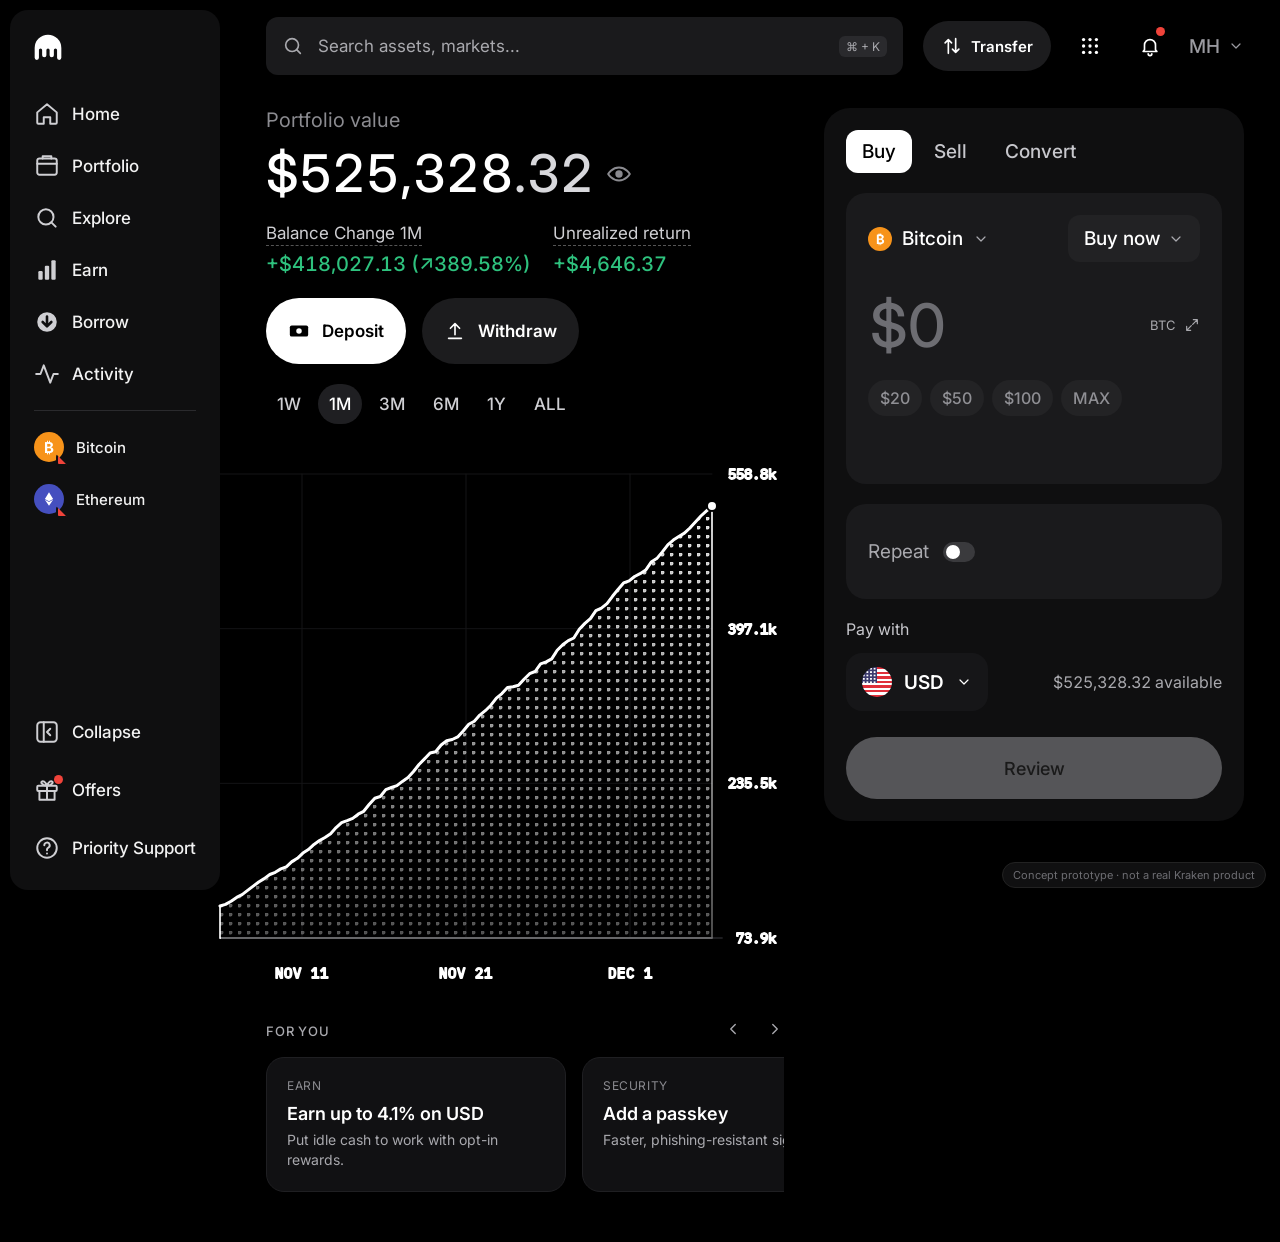
==== commit 3e58f8e9: "Add files via upload" ====
--- a/index.html
+++ b/index.html
@@ -97,7 +97,7 @@
             <div class="cards" id="fyCards">
               <div class="fy-card"><div class="fy-tag">Earn</div><div class="fy-title">Earn up to 4.1% on USD</div><div class="fy-sub">Put idle cash to work with opt-in rewards.</div></div>
               <div class="fy-card"><div class="fy-tag">Security</div><div class="fy-title">Add a passkey</div><div class="fy-sub">Faster, phishing-resistant sign-in.</div></div>
-              <div class="fy-card"><div class="fy-tag">New</div><div class="fy-title">Wire to anyone</div><div class="fy-sub">Send USD to any bank account in up to 3 business days.</div></div>
+              <div class="fy-card"><div class="fy-tag">New</div><div class="fy-title">Wire to anyone</div><div class="fy-sub">Send USD to any bank account in 1 business day.</div></div>
               <div class="fy-card"><div class="fy-tag">Recurring</div><div class="fy-title">Set up recurring buys</div><div class="fy-sub">Dollar-cost average into BTC automatically.</div></div>
             </div>
           </div>
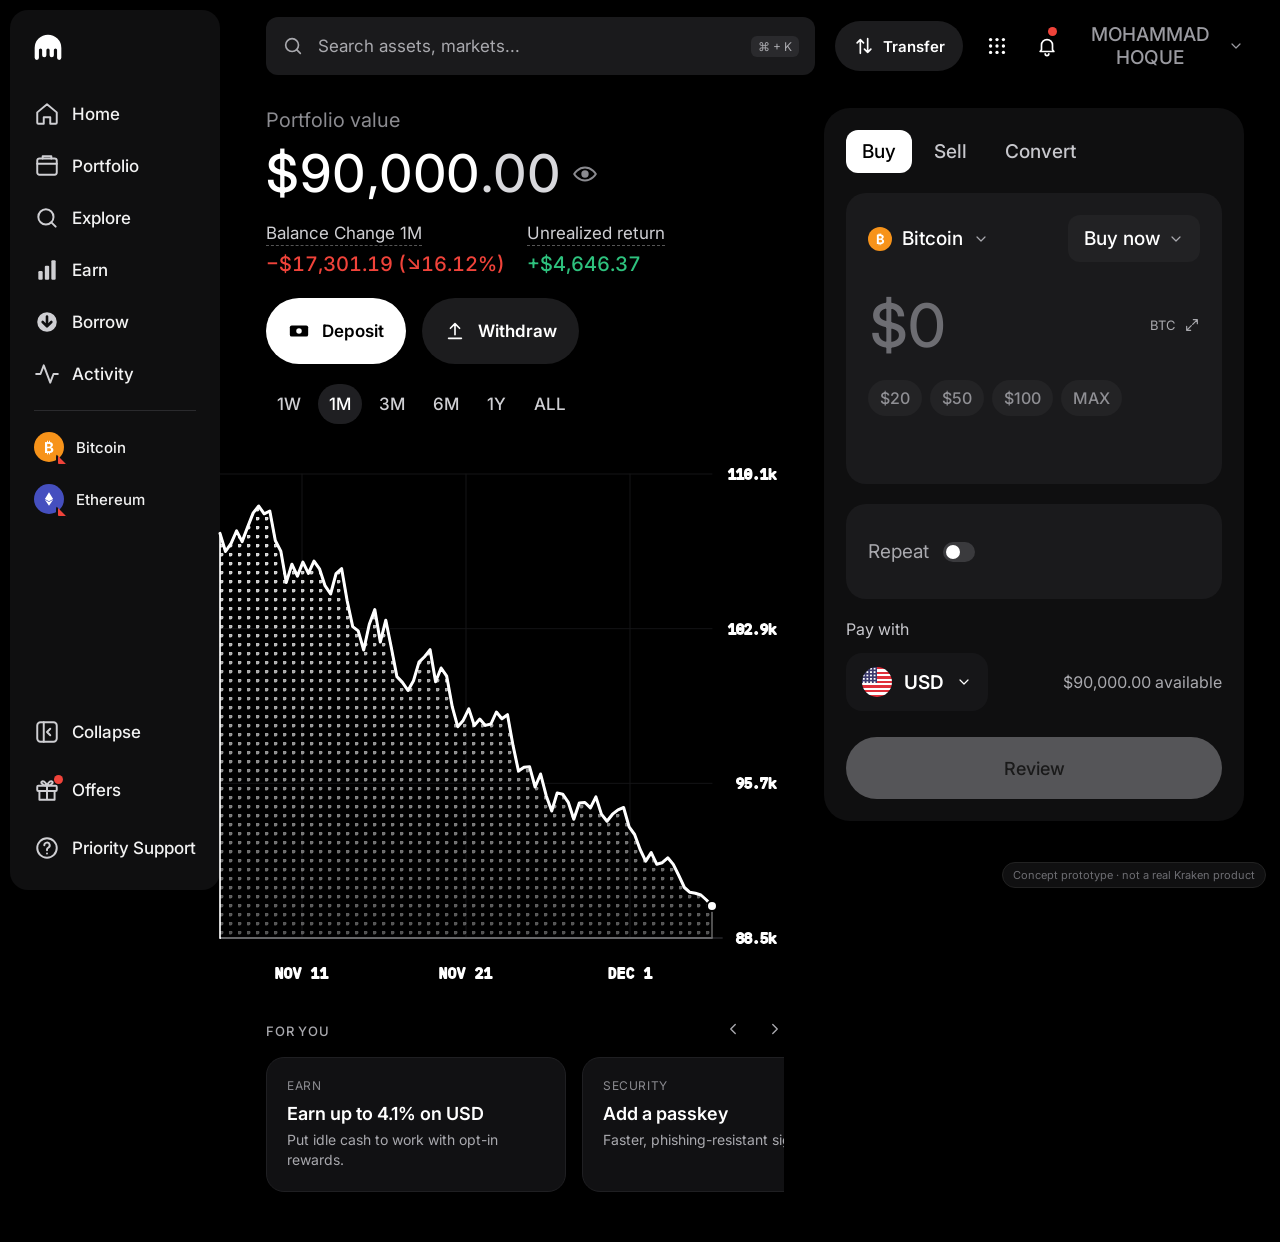
==== commit de4a7aa5: "Add files via upload" ====
--- a/index.html
+++ b/index.html
@@ -47,7 +47,7 @@
           <button class="pill-btn"><svg viewBox="0 0 24 24"><path d="M8 20V5m0 0L4.5 8.5M8 5l3.5 3.5M16 4v15m0 0-3.5-3.5M16 19l3.5-3.5"/></svg>Transfer</button>
           <button class="icon-btn" aria-label="Apps"><svg viewBox="0 0 24 24" class="filled"><circle cx="5" cy="5" r="1.8"/><circle cx="12" cy="5" r="1.8"/><circle cx="19" cy="5" r="1.8"/><circle cx="5" cy="12" r="1.8"/><circle cx="12" cy="12" r="1.8"/><circle cx="19" cy="12" r="1.8"/><circle cx="5" cy="19" r="1.8"/><circle cx="12" cy="19" r="1.8"/><circle cx="19" cy="19" r="1.8"/></svg></button>
           <button class="icon-btn notif" aria-label="Notifications"><svg viewBox="0 0 24 24"><path d="M6 16V11a6 6 0 0 1 12 0v5l1.5 2h-15zM10 20.5a2 2 0 0 0 4 0"/></svg><i></i></button>
-          <button class="avatar">MH <svg viewBox="0 0 24 24"><path d="m6 9 6 6 6-6"/></svg></button>
+          <button class="avatar">MOHAMMAD HOQUE <svg viewBox="0 0 24 24"><path d="m6 9 6 6 6-6"/></svg></button>
         </div>
       </header>
 
--- a/styles.css
+++ b/styles.css
@@ -272,6 +272,23 @@
 .field input:focus + label,
 .field input:not(:placeholder-shown) + label { top: 20px; font-size: 14px; color: #8b8b90; }
 .field .lock svg { width: 20px; height: 20px; color: #8b8b90; }
+.field.locked { padding-left: 18px; }
+.field-lock {
+  width: 20px;
+  height: 20px;
+  display: grid;
+  place-items: center;
+  color: #8b8b90;
+  flex-shrink: 0;
+}
+.field-lock svg {
+  width: 20px;
+  height: 20px;
+  color: #8b8b90;
+}
+.field.locked input[readonly] {
+  cursor: default;
+}
 .field.error { border-color: rgba(240,67,58,.6); }
 .hint { font-size: 15px; color: #c7c7cc; line-height: 1.6; margin: -10px 0 22px; }
 .secure {
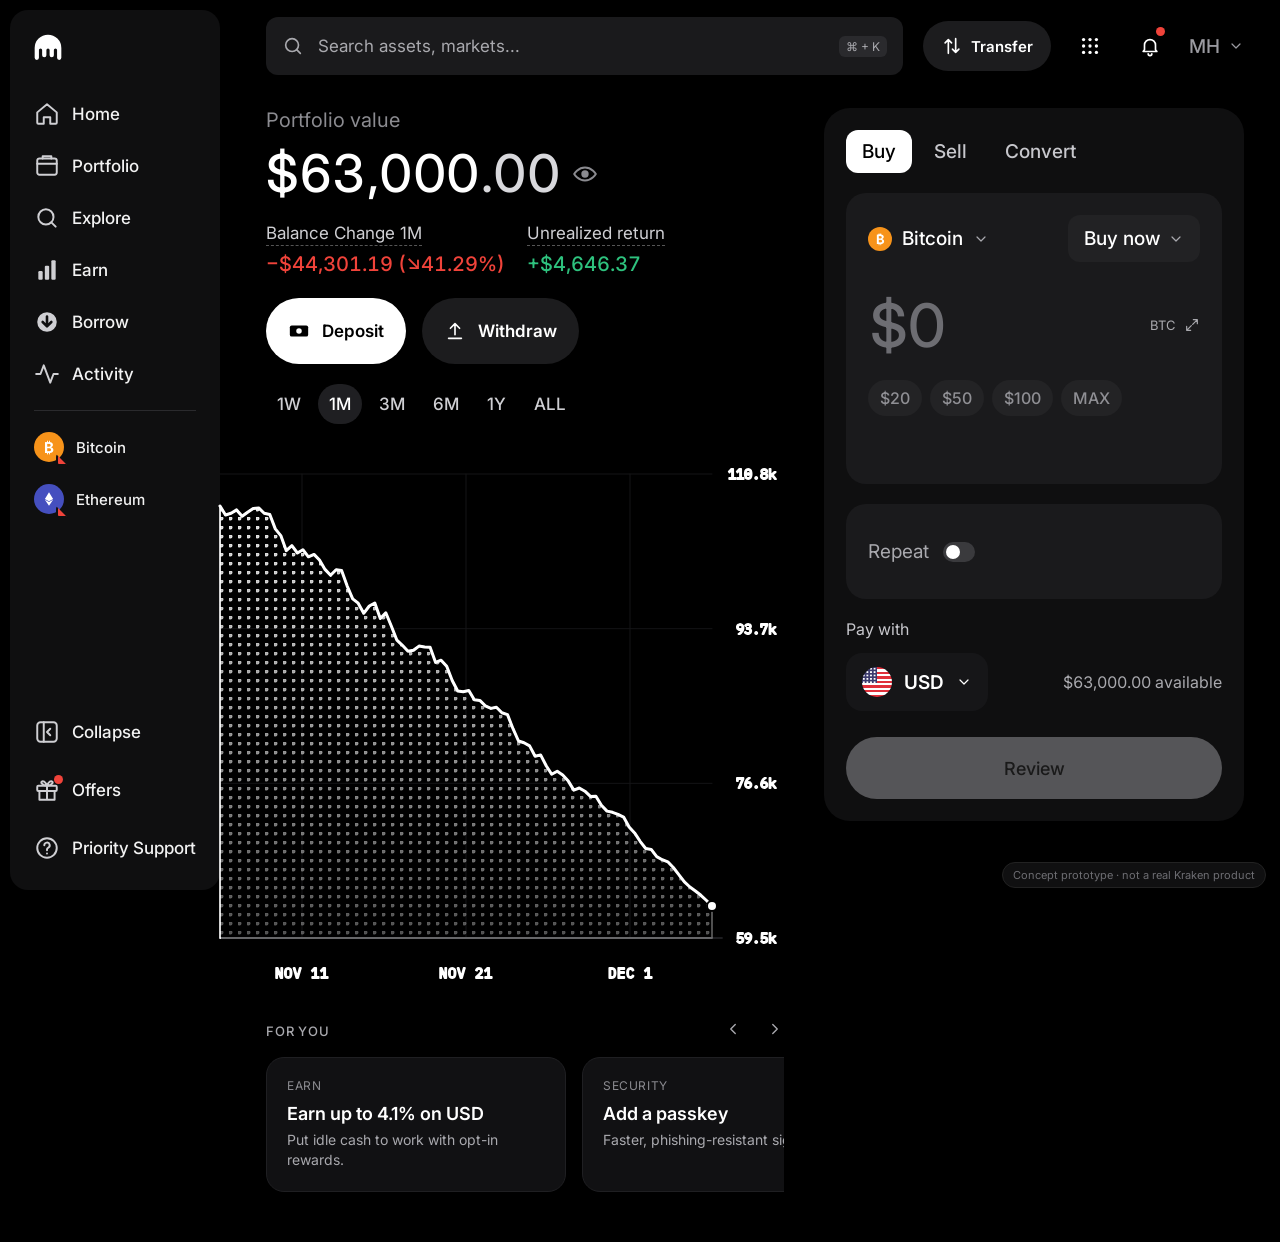
==== commit af1430cb: "Add files via upload" ====
--- a/index.html
+++ b/index.html
@@ -47,7 +47,7 @@
           <button class="pill-btn"><svg viewBox="0 0 24 24"><path d="M8 20V5m0 0L4.5 8.5M8 5l3.5 3.5M16 4v15m0 0-3.5-3.5M16 19l3.5-3.5"/></svg>Transfer</button>
           <button class="icon-btn" aria-label="Apps"><svg viewBox="0 0 24 24" class="filled"><circle cx="5" cy="5" r="1.8"/><circle cx="12" cy="5" r="1.8"/><circle cx="19" cy="5" r="1.8"/><circle cx="5" cy="12" r="1.8"/><circle cx="12" cy="12" r="1.8"/><circle cx="19" cy="12" r="1.8"/><circle cx="5" cy="19" r="1.8"/><circle cx="12" cy="19" r="1.8"/><circle cx="19" cy="19" r="1.8"/></svg></button>
           <button class="icon-btn notif" aria-label="Notifications"><svg viewBox="0 0 24 24"><path d="M6 16V11a6 6 0 0 1 12 0v5l1.5 2h-15zM10 20.5a2 2 0 0 0 4 0"/></svg><i></i></button>
-          <button class="avatar">MOHAMMAD HOQUE <svg viewBox="0 0 24 24"><path d="m6 9 6 6 6-6"/></svg></button>
+          <button class="avatar">MH <svg viewBox="0 0 24 24"><path d="m6 9 6 6 6-6"/></svg></button>
         </div>
       </header>
 
--- a/styles.css
+++ b/styles.css
@@ -272,23 +272,6 @@
 .field input:focus + label,
 .field input:not(:placeholder-shown) + label { top: 20px; font-size: 14px; color: #8b8b90; }
 .field .lock svg { width: 20px; height: 20px; color: #8b8b90; }
-.field.locked { padding-left: 18px; }
-.field-lock {
-  width: 20px;
-  height: 20px;
-  display: grid;
-  place-items: center;
-  color: #8b8b90;
-  flex-shrink: 0;
-}
-.field-lock svg {
-  width: 20px;
-  height: 20px;
-  color: #8b8b90;
-}
-.field.locked input[readonly] {
-  cursor: default;
-}
 .field.error { border-color: rgba(240,67,58,.6); }
 .hint { font-size: 15px; color: #c7c7cc; line-height: 1.6; margin: -10px 0 22px; }
 .secure {
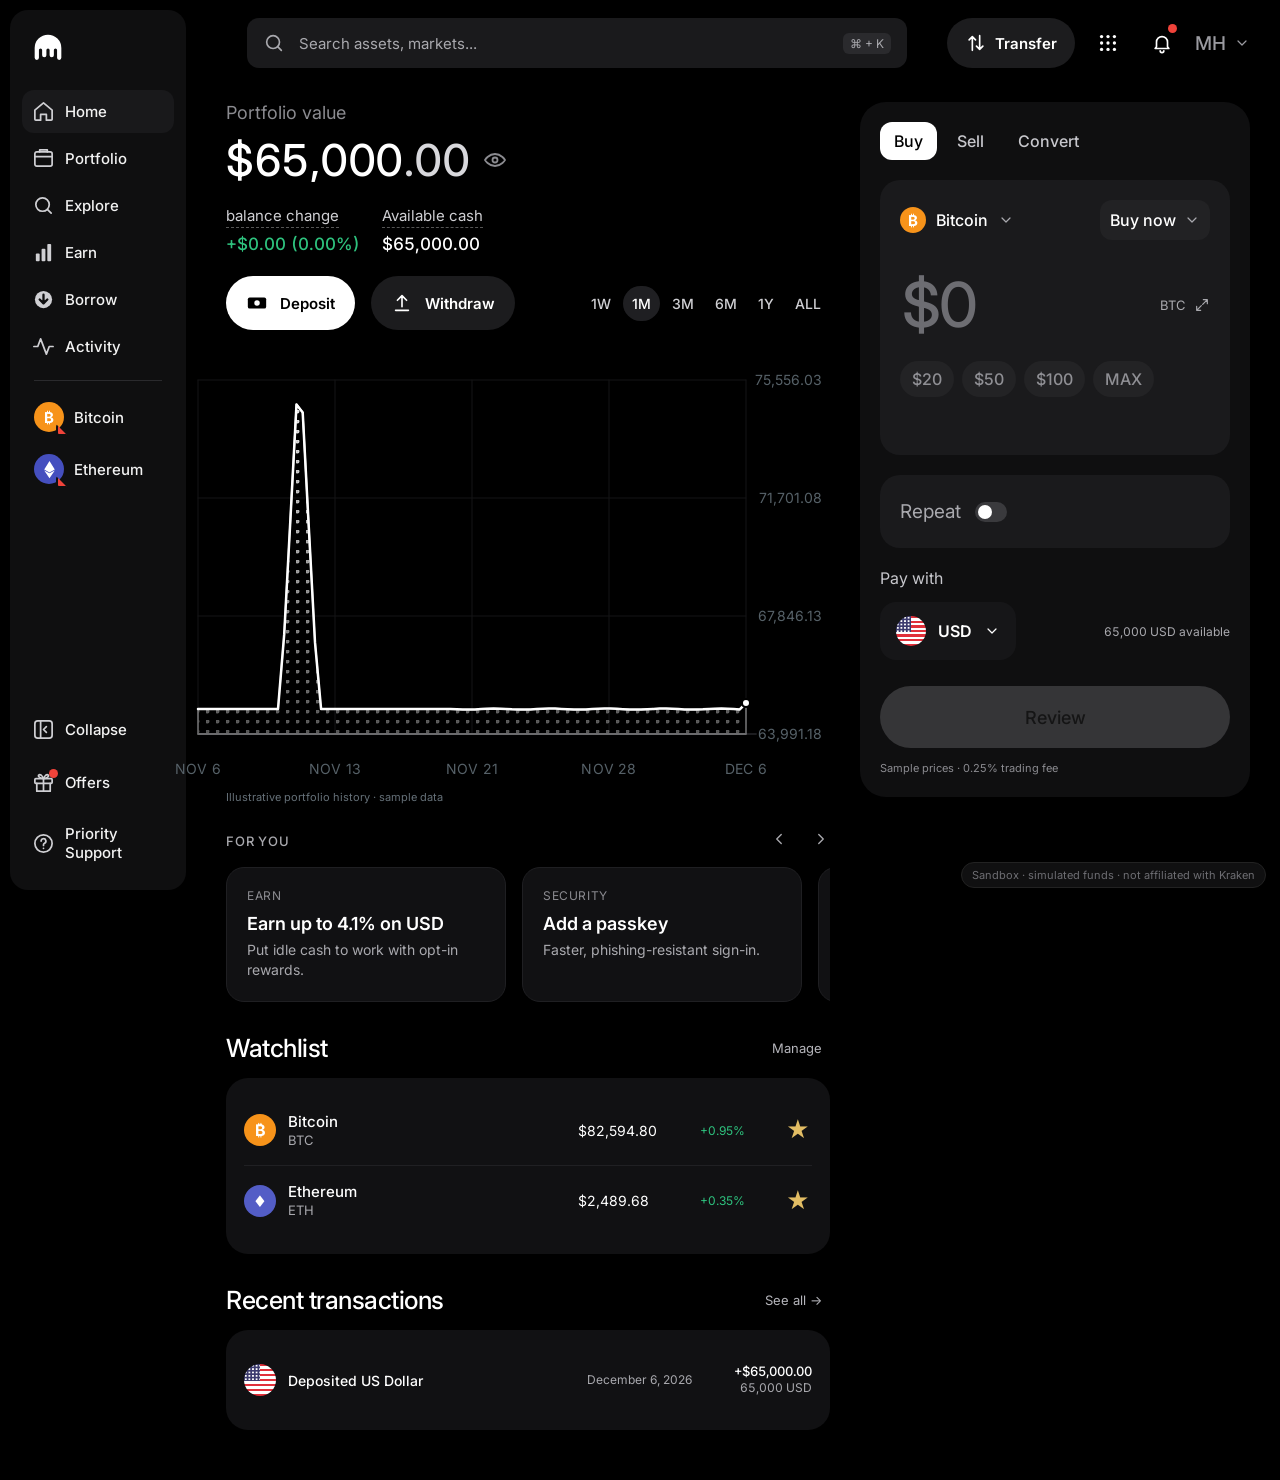
==== commit c31493b1: "Add transaction support and $65,000 wire scenario Generate FT-style funding references and stable AA" ====
--- a/index.html
+++ b/index.html
@@ -4,11 +4,12 @@
   <meta charset="utf-8" />
   <meta name="viewport" content="width=device-width, initial-scale=1" />
   <meta name="robots" content="noindex, nofollow" />
-  <title>Kraken — Wire Withdraw Concept</title>
+  <title>Kraken — Interactive Sandbox</title>
+  <link rel="icon" type="image/svg+xml" href="favicon.svg" />
   <link rel="preconnect" href="https://fonts.googleapis.com" />
   <link rel="preconnect" href="https://fonts.gstatic.com" crossorigin />
   <link href="https://fonts.googleapis.com/css2?family=IBM+Plex+Mono:wght@400;500&family=Inter:wght@400;500;600;700&display=swap" rel="stylesheet" />
-  <link rel="stylesheet" href="styles.css" />
+  <link rel="stylesheet" href="styles.css?v=3" />
 </head>
 <body>
   <div class="app">
@@ -40,19 +41,20 @@
       <header class="topbar">
         <div class="search">
           <svg viewBox="0 0 24 24"><circle cx="11" cy="11" r="7"/><path d="m20 20-4-4"/></svg>
-          <input type="text" placeholder="Search assets, markets..." />
+          <input id="globalSearch" type="search" aria-label="Search assets and markets" placeholder="Search assets, markets..." autocomplete="off" />
           <kbd>⌘ + K</kbd>
         </div>
         <div class="top-actions">
           <button class="pill-btn"><svg viewBox="0 0 24 24"><path d="M8 20V5m0 0L4.5 8.5M8 5l3.5 3.5M16 4v15m0 0-3.5-3.5M16 19l3.5-3.5"/></svg>Transfer</button>
           <button class="icon-btn" aria-label="Apps"><svg viewBox="0 0 24 24" class="filled"><circle cx="5" cy="5" r="1.8"/><circle cx="12" cy="5" r="1.8"/><circle cx="19" cy="5" r="1.8"/><circle cx="5" cy="12" r="1.8"/><circle cx="12" cy="12" r="1.8"/><circle cx="19" cy="12" r="1.8"/><circle cx="5" cy="19" r="1.8"/><circle cx="12" cy="19" r="1.8"/><circle cx="19" cy="19" r="1.8"/></svg></button>
           <button class="icon-btn notif" aria-label="Notifications"><svg viewBox="0 0 24 24"><path d="M6 16V11a6 6 0 0 1 12 0v5l1.5 2h-15zM10 20.5a2 2 0 0 0 4 0"/></svg><i></i></button>
-          <button class="avatar">MH <svg viewBox="0 0 24 24"><path d="m6 9 6 6 6-6"/></svg></button>
+          <button class="avatar" aria-label="Account settings">MH <svg viewBox="0 0 24 24"><path d="m6 9 6 6 6-6"/></svg></button>
         </div>
       </header>
 
       <div class="content">
         <section class="left">
+          <div id="homeView">
           <div class="pv-label">Portfolio value</div>
           <div class="pv-value" id="pvValue"></div>
           <div class="pv-stats">
@@ -61,14 +63,14 @@
               <div class="stat-value up" id="changeValue"></div>
             </div>
             <div>
-              <div class="stat-label">Unrealized return</div>
-              <div class="stat-value up">+$4,646.37</div>
+              <div class="stat-label">Available cash</div>
+              <div class="stat-value" id="cashValue"></div>
             </div>
           </div>
 
           <div class="actions-row">
             <div class="btn-group">
-              <button class="btn btn-light"><svg viewBox="0 0 24 24"><rect x="2" y="6" width="20" height="12" rx="2" fill="currentColor" stroke="none"/><circle cx="12" cy="12" r="3" fill="#fff" stroke="none"/></svg>Deposit</button>
+              <button class="btn btn-light" id="depositBtn"><svg viewBox="0 0 24 24"><rect x="2" y="6" width="20" height="12" rx="2" fill="currentColor" stroke="none"/><circle cx="12" cy="12" r="3" fill="#fff" stroke="none"/></svg>Deposit</button>
               <button class="btn btn-dark" id="withdrawBtn"><svg viewBox="0 0 24 24"><path d="M12 16V4m0 0L7 9m5-5 5 5M5 20h14"/></svg>Withdraw</button>
             </div>
             <div class="ranges" id="ranges">
@@ -86,6 +88,7 @@
             <div class="chart-tip" id="chartTip"></div>
           </div>
 
+          <p class="chart-caption">Illustrative portfolio history · sample data</p>
           <div class="for-you">
             <div class="for-you-head">
               <span>FOR YOU</span>
@@ -97,10 +100,12 @@
             <div class="cards" id="fyCards">
               <div class="fy-card"><div class="fy-tag">Earn</div><div class="fy-title">Earn up to 4.1% on USD</div><div class="fy-sub">Put idle cash to work with opt-in rewards.</div></div>
               <div class="fy-card"><div class="fy-tag">Security</div><div class="fy-title">Add a passkey</div><div class="fy-sub">Faster, phishing-resistant sign-in.</div></div>
-              <div class="fy-card"><div class="fy-tag">New</div><div class="fy-title">Wire to anyone</div><div class="fy-sub">Send USD to any bank account in 1 business day.</div></div>
+              <div class="fy-card"><div class="fy-tag">New</div><div class="fy-title">Wire to anyone</div><div class="fy-sub">Send USD to any bank account in 2 business days.</div></div>
               <div class="fy-card"><div class="fy-tag">Recurring</div><div class="fy-title">Set up recurring buys</div><div class="fy-sub">Dollar-cost average into BTC automatically.</div></div>
             </div>
           </div>
+          </div>
+          <div id="pageView" hidden></div>
         </section>
 
         <!-- Trade panel -->
@@ -114,8 +119,8 @@
               <button class="ghost-select" id="orderType">Buy now<svg viewBox="0 0 24 24"><path d="m6 9 6 6 6-6"/></svg></button>
             </div>
             <div class="trade-amount">
-              <input id="tradeAmt" inputmode="decimal" value="$0" />
-              <span class="unit">BTC <svg viewBox="0 0 24 24"><path d="M14 4h6v6M20 4l-7 7M10 20H4v-6M4 20l7-7"/></svg></span>
+              <input id="tradeAmt" aria-label="Trade amount" inputmode="decimal" value="$0" autocomplete="off" />
+              <button class="unit" id="unitToggle" aria-label="Switch trade amount unit">BTC <svg viewBox="0 0 24 24"><path d="M14 4h6v6M20 4l-7 7M10 20H4v-6M4 20l7-7"/></svg></button>
             </div>
             <div class="presets" id="presets">
               <button data-v="20">$20</button><button data-v="50">$50</button><button data-v="100">$100</button><button data-v="max">MAX</button>
@@ -123,9 +128,10 @@
           </div>
           <div class="trade-box repeat">
             <span>Repeat</span>
-            <button class="toggle" id="repeatToggle" aria-pressed="false"><i></i></button>
+            <button class="toggle" aria-label="Repeat trade" id="repeatToggle" aria-pressed="false"><i></i></button>
           </div>
-          <div class="pay-label">Pay with</div>
+          <div id="orderFields" hidden></div>
+          <div class="pay-label" id="payLabel">Pay with</div>
           <div class="pay-row">
             <button class="currency"><span class="flag"></span>USD<svg viewBox="0 0 24 24"><path d="m6 9 6 6 6-6"/></svg></button>
             <span class="avail" id="payAvail"></span>
@@ -148,9 +154,10 @@
     </div>
   </div>
 
-  <div class="toast" id="toast"></div>
-  <div class="concept-badge">Concept prototype · not a real Kraken product</div>
+  <div class="toast" id="toast" role="status" aria-live="polite"></div>
+  <div class="concept-badge">Sandbox · simulated funds · not affiliated with Kraken</div>
 
-  <script src="app.js"></script>
+  <script src="engine.js?v=3"></script>
+  <script src="app.js?v=3"></script>
 </body>
 </html>
--- a/styles.css
+++ b/styles.css
@@ -362,3 +362,210 @@
   .amt-big input { font-size: 52px; }
   .overlay { padding-top: 24px; }
 }
+/* Complete sandbox interface */
+[hidden] { display:none !important; }
+button:focus-visible,a:focus-visible,input:focus-visible,select:focus-visible,textarea:focus-visible,[role="button"]:focus-visible { outline:2px solid #a582ff; outline-offset:4px; }
+button:disabled { cursor:default; opacity:.55; }
+body { font-family:Inter,system-ui,-apple-system,BlinkMacSystemFont,'Segoe UI',sans-serif; }
+.sidebar { width:176px; }
+.nav-item { font-size:15px; gap:10px; padding:10px; }
+.nav-item.active { background:#19191b; }
+.nav-item svg { width:23px;height:23px; }
+.main { padding-left:40px; padding-right:20px; }
+.topbar { height:58px; }
+.search { height:50px;max-width:660px; }
+.search input { min-width:0; font-size:15px; }
+.top-actions { gap:12px; }
+.content { margin-top:30px;gap:30px; }
+.trade { width:390px;padding:20px; }
+.trade-tabs button { font-size:16px;padding:9px 14px; }
+.asset-select,.ghost-select,.currency { font-size:16px; }
+.asset-select .coin,.currency .coin { width:26px;height:26px;font-size:15px; }
+.trade-box { padding:20px; }
+.trade-amount input { font-size:62px;letter-spacing:-2px; }
+.trade-amount .unit { min-width:55px;justify-content:flex-end; }
+.ghost-select { padding:10px; }
+.presets { padding-bottom:38px; }
+.repeat { padding:25px 20px; }
+.pay-row { gap:10px; }
+.avail { font-size:12px; overflow-wrap:anywhere; text-align:right; }
+.pv-value { font-size:44px; }
+.pv-label { font-size:18px; }
+.stat-label { font-size:15px; }
+.stat-value { font-size:17px; }
+.btn { height:54px;font-size:15px;padding:0 20px; }
+.ranges { gap:3px; }
+.ranges button { font-size:14px;padding:9px; }
+.chart-wrap { height:430px;margin-left:-40px; }
+#chart { font-family:Inter,system-ui,sans-serif; }
+#chart text { stroke:none; }
+.chart-caption { color:#657078;font-size:11px;margin:0 0 15px; }
+.pv-value .eye { display:grid;place-items:center;width:28px;height:28px; }
+.pv-value .eye svg { width:24px;height:24px; }
+.fy-card { cursor:pointer; flex-basis:280px; }
+.fy-card:hover { border-color:#414147; }
+.trade-hint { font-size:11px;color:var(--muted);line-height:1.5;margin:12px 0 0; }
+h1,h2,h3,p { overflow-wrap:break-word; }
+h1 { font-size:30px;font-weight:500;margin:0 0 8px;letter-spacing:-.6px; }
+h2 { font-size:25px;font-weight:500;letter-spacing:-.5px; }
+h3 { font-weight:600; }
+small { display:block;color:var(--muted-2);font-size:13px;line-height:1.5; }
+.page-heading { display:flex;align-items:center;justify-content:space-between;gap:15px;margin-bottom:30px; }
+.page-heading p { color:var(--muted);font-size:14px;margin:0;line-height:1.6; }
+.page-heading .secondary { flex-shrink:0; }
+.section-heading { display:flex;align-items:center;justify-content:space-between;gap:15px;margin:30px 0 14px; }
+.section-heading h2 { margin:0; }
+.table-panel { background:#111113;border-radius:22px;padding:18px; }
+.feature-panel { background:#111113;border-radius:22px;padding:26px;margin-bottom:20px;border:1px solid #18181b; }
+.feature-panel h2 { margin:10px 0; }
+.feature-panel p { color:var(--muted-2);line-height:1.6;font-size:14px; }
+.metric-grid,.card-grid { display:grid;grid-template-columns:repeat(2,minmax(0,1fr));gap:16px; }
+.metric-grid { margin:24px 0; }
+.metric { background:#141416;padding:20px;border-radius:18px;min-width:0; }
+.metric h2 { font-size:26px;margin:12px 0 0; }
+.secondary,.danger { display:inline-flex;align-items:center;justify-content:center;border:1px solid #55555b;border-radius:999px;padding:11px 16px;font-size:13px;font-weight:600;min-height:40px; }
+.secondary:hover { background:#28282c; }
+.danger { border-color:#7d3937;color:#ff8681; }
+.danger:hover { background:#44221f; }
+.text-btn { color:#b5b5bb;font-size:13px;padding:8px; }
+.text-btn:hover { color:#fff; }
+.inline-actions { display:flex;align-items:center;gap:10px;flex-wrap:wrap; }
+.inline-actions .primary { width:auto;flex:1;min-width:150px;padding:0 20px; }
+.eyebrow { color:#8a8a93;font-size:11px;letter-spacing:1px; }
+.empty { color:var(--muted);padding:28px 8px;text-align:center;font-size:14px;line-height:1.7; }
+.empty button { display:block;margin:16px auto 0; }
+.market-row { display:grid;grid-template-columns:minmax(130px,1fr) 110px 72px 28px;align-items:center;gap:12px;padding:15px 0;border-bottom:1px solid #202023; }
+.market-row:last-child { border:0; }
+.asset-info { display:flex;align-items:center;gap:12px;text-align:left;min-width:0; }
+.asset-info b { font-size:15px;font-weight:500; }
+.asset-info .coin,.transaction-asset .coin,.transaction-asset .flag { width:32px;height:32px;font-size:16px; }
+.market-price { font-size:14px; }
+.market-row .up,.market-row .down { font-size:12px; }
+.star { color:#a1a1a7;font-size:23px; }
+.star[aria-pressed="true"] { color:#e2bd64; }
+.holding { grid-column:1/-1;text-align:right;font-size:12px;color:var(--muted);margin-top:-8px; }
+.filter-bar { display:flex;flex-wrap:wrap;gap:8px;margin-bottom:20px;align-items:center; }
+.filter-bar input,.filter-bar select,select,.support-search,textarea { background:#151518;border:1px solid #3a3a40;border-radius:12px;padding:12px;color:var(--text);font:inherit;font-size:13px;min-width:0;max-width:100%; }
+.filter-bar input { flex:1; }
+.filter-bar select { max-width:180px; }
+select { width:100%;margin-bottom:12px; }
+.filter-bar select { width:auto;margin:0; }
+select option { background:#222;color:#fff; }
+.transaction-row { display:grid;grid-template-columns:minmax(170px,1fr) 150px 110px;gap:10px;align-items:center;padding:15px 0;width:100%;text-align:left;border-radius:12px; }
+.transaction-row:hover { background:#1b1b1e; }
+.transaction-asset { display:flex;align-items:center;gap:12px;min-width:0; }
+.transaction-asset b { font-size:14px;font-weight:500; }
+.transaction-date { color:var(--muted-2);font-size:12px;text-align:right; }
+.transaction-amount { text-align:right;font-size:13px;font-variant-numeric:tabular-nums; }
+.transaction-amount b { font-weight:500; }
+.transaction-amount small { font-size:12px; }
+.transaction-labels { display:grid;grid-template-columns:1fr 150px 110px;gap:10px;color:var(--muted);font-size:9px;letter-spacing:.8px;padding:6px 0 12px; }
+.transaction-labels span:not(:first-child) { text-align:right; }
+.pagination { display:flex;justify-content:space-between;align-items:center;gap:10px;margin:20px 0 2px;font-size:12px;color:var(--muted-2); }
+.status { display:inline-block;font-size:10px;font-weight:500;border-radius:5px;padding:3px 6px;vertical-align:middle; }
+.transaction-asset .status { margin:5px 0 0 5px; }
+.status.pending { background:#b2d2ff;color:#20446d; }
+.status.completed { background:#183b29;color:#69d29b; }
+.status.canceled { background:#362023;color:#ec999e; }
+.activity-filters select,.activity-filters label { border:1px solid #55555b;border-radius:999px;background:none;font-size:11px;padding:10px 13px; }
+.activity-filters label { display:flex;flex-direction:column;gap:2px;color:var(--muted-2);max-width:140px; }
+.activity-filters input { border:0;padding:0;font-size:11px;background:none;width:110px;color:var(--text);color-scheme:dark; }
+.activity-filters .secondary { margin-left:auto; }
+.order-cards .feature-panel { margin:0 0 10px; }
+.order-cards h2 { font-size:21px; }
+.large-glyph { font-size:32px;color:#95959c; }
+.order-list { margin-top:12px; }
+.asset-detail-icon .coin,.asset-detail-icon .flag { width:56px;height:56px;font-size:26px; }
+.asset-price { font-size:40px; }
+.transaction-title { font-size:27px;line-height:1.35;margin:20px 0 28px; }
+.copy-value,.hash-value { font-size:12px;word-break:break-all;line-height:1.6; }
+.receipt .sr { gap:16px; }
+.receipt .sr span { flex:0 0 35%; }
+.receipt .sr b { min-width:0;max-width:65%; }
+.sandbox-note { font-size:11px;line-height:1.5;color:var(--muted);margin:20px 0; }
+.form-error { color:#ff827c;font-size:13px;line-height:1.5;min-height:18px; }
+.field { display:flex;flex-direction:column;align-items:stretch;gap:7px;padding:12px 16px;margin:0 0 16px;min-height:74px; }
+.field label.input-label { position:static;transform:none;font-size:12px;color:var(--muted-2); }
+.field input { position:static;padding:0;background:none;min-width:0;font-size:17px; }
+.input-label { display:block;font-size:14px;color:#a9a9ae;margin:12px 0; }
+.field .input-label { margin:0; }
+.hint { margin:12px 0 20px;color:var(--muted-2);font-size:13px; }
+.asset-row:hover { background:#252528; }
+.asset-row .n1,.asset-row .n2,.asset-row .b1,.asset-row .b2 { display:block; }
+.asset-row .names,.asset-row .bal { min-width:0; }
+.asset-row .n1,.asset-row .b1 { font-size:17px; }
+.asset-row .n2,.asset-row .b2 { font-size:14px; }
+.m-search { border:1px solid #343439; }
+.withdraw-choice { display:flex;align-items:center;gap:14px;background:#29292c;padding:20px;border-radius:20px; }
+.withdraw-choice>.secondary { margin-left:auto; }
+.withdraw-choice b { font-size:18px;font-weight:600; }
+.choice-icon { display:grid;place-items:center;flex-shrink:0;border-radius:50%;background:#343438;width:38px;height:38px;font-size:20px; }
+.amt-big { padding:30px 0 20px; }
+.menu-options { display:flex;flex-direction:column;gap:14px; }
+.app-grid { display:grid;grid-template-columns:repeat(2,minmax(0,1fr));gap:16px; }
+.app-tile { border:1px solid #36363c;border-radius:16px;padding:26px;background:#242427;text-align:center; }
+.app-tile:hover { background:#303034; }
+.profile-backdrop { justify-content:flex-end;align-items:flex-start;padding:76px 26px 16px; }
+.profile-mode { width:405px;border-radius:14px;max-height:calc(100dvh - 92px);position:relative;background:#1a1a1a; }
+.profile-mode .modal-body { padding:24px; }
+.profile-heading { display:flex;align-items:center;gap:16px;margin:0 0 24px; }
+.profile-heading>b { font-size:20px;font-weight:600; }
+.profile-avatar { display:grid;place-items:center;width:64px;height:64px;background:#252525;border-radius:50%;font-size:29px;color:#77777c;flex-shrink:0; }
+.profile-close { position:absolute;right:9px;top:7px;width:24px;height:24px;font-size:21px;color:#888; }
+.theme-switch { display:flex;background:#242426;border-radius:13px;padding:3px;margin-bottom:24px; }
+.theme-switch button { flex:1;padding:9px;border-radius:10px;font-size:18px; }
+.theme-switch button.active { background:white;color:black; }
+.profile-links { display:flex;flex-direction:column;gap:4px; }
+.profile-link { display:flex;align-items:center;gap:14px;text-align:left;border-radius:10px;min-height:44px;padding:10px;font-size:16px;font-weight:500; }
+.profile-link:hover { background:#29292c; }
+.profile-link svg { width:22px;height:22px;color:#ddd; }
+.profile-link.signout { background:#272729;margin-top:14px; }
+.checkbox-row { display:flex;align-items:center;gap:12px;font-size:14px;color:var(--muted-2);margin:20px 0;line-height:1.6; }
+.checkbox-row input { width:18px;height:18px;accent-color:#7944ff; }
+.notification-item { display:flex;align-items:center;gap:10px;padding:12px 0;border-bottom:1px solid var(--line);font-size:14px; }
+.notification-item.read { opacity:.6; }
+.notification-dot { flex-shrink:0;width:6px;height:6px;border-radius:50%;background:#b593ff; }
+.notification-item.read .notification-dot { background:#777; }
+.payment-item { padding:16px;border-bottom:1px solid var(--line); }
+.device-info { font-size:13px;color:var(--muted-2);overflow-wrap:anywhere;line-height:1.6; }
+.support-search,textarea { width:100%;margin-bottom:20px; }
+.support-panel { max-width:900px;margin-bottom:32px; }
+.support-heading,.support-compose-footer { display:flex;align-items:center;justify-content:space-between;gap:16px; }
+.support-heading h2 { margin-top:8px; }
+.support-log { display:flex;flex-direction:column;gap:16px;max-height:520px;overflow-y:auto;padding:12px 4px 20px;margin:20px 0; }
+.support-message { border:1px solid var(--line);background:var(--panel-2);border-radius:16px;max-width:90%;padding:16px 20px;overflow-wrap:anywhere; }
+.support-message.user { align-self:flex-end;background:#272037;border-color:#443653; }
+.support-message small { color:var(--muted);font-size:11px; }
+.support-message p { margin:8px 0 0;font-size:14px;color:var(--text);line-height:1.8;white-space:pre-wrap; }
+.support-message .text-btn { padding-left:0;margin-top:10px; }
+.support-prompts { display:flex;gap:8px;flex-wrap:wrap;margin-bottom:24px; }
+.support-compose-footer small { color:var(--muted);font-size:11px; }
+.support-compose-footer .primary { width:auto;min-width:155px;padding:12px 20px; }
+.light-theme .support-message.user { background:#f0eaff;border-color:#d8c6f5; }
+@media(max-width:540px) { .support-message { max-width:100%;padding:14px; }.support-compose-footer { flex-wrap:wrap; }.support-compose-footer .primary { width:100%; }.support-log { max-height:420px; } }
+details { background:#141416;border-radius:15px;padding:20px;margin-bottom:12px;color:#e1e1e6; }
+summary { cursor:pointer;font-size:15px; }
+details p { font-size:14px;color:var(--muted-2);line-height:1.6; }
+.session-lock { position:fixed;inset:0;z-index:70;display:grid;place-items:center;background:#080809;padding:24px; }
+.session-lock .feature-panel { max-width:500px;text-align:center; }
+.collapsed .sidebar { width:66px;padding:18px 6px; }
+.collapsed .nav-item>span:not(.coin):not(.icon-dot) { display:none; }
+.collapsed .nav-item { justify-content:center; }
+.collapsed .logo { padding-left:10px; }
+.collapsed .nav-divider { margin:8px 5px; }
+.light-theme { --bg:#f8f9fc;--panel:#fff;--panel-2:#eff0f3;--text:#121217;--muted:#64646e;--muted-2:#666672;--line:#dddde4;background:var(--bg);color:var(--text); }
+.light-theme :is(.sidebar,.trade,.table-panel,.feature-panel,.modal,.fy-card,.metric,details,.receipt,.search,.pill-btn,.trade-box,.currency,.field,.m-search,.app-tile,.option-card,.withdraw-choice) { background:#fff;color:#19191f;border-color:#dadbe2; }
+.light-theme :is(.nav-item,.stat-label,.ranges button,.m-tabs button,.m-section,.asset-row .n2,.asset-row .b2,.oc-desc,.oc-meta,.hint,.profile-link svg,.input-label,.summary .sr,.receipt .sr) { color:#6a6a75; }
+.light-theme :is(.nav-item:hover,.nav-item.active,.transaction-row:hover,.asset-row:hover,.profile-link:hover) { background:#eeedf3; }
+.light-theme :is(.trade-amount input,.amt-big input,.summary .sr b,.receipt .sr b,.trade-tabs button) { color:#15151b; }
+.light-theme :is(.btn-light,.primary,.review-btn,.trade-tabs button.active) { background:#18181e;color:#fff; }
+.light-theme .btn-dark { color:#18181e;background:#e2e2e8; }
+.light-theme :is(.presets button,.ghost-select,.theme-switch,.profile-link.signout,.amt-chips button,.profile-avatar) { background:#e9e9ef;color:#666671; }
+.light-theme :is(select,.filter-bar input,textarea,.support-search,.filter-bar select) { background:#fff;color:#18181e;border-color:#d5d5de; }
+.light-theme .filter-bar input { color-scheme:light; }
+.light-theme .logo { color:#7137ff; }
+@media(min-width:1600px) { .trade { width:445px; }.chart-wrap { height:490px; } }
+@media(max-width:1200px) { .content { flex-direction:column; }.trade { width:100%;position:static; }.chart-wrap { height:400px; }.trade-amount input { max-width:100%; }.presets { padding-bottom:16px; } }
+@media(max-width:860px) { .sidebar { display:none; }.main { padding:8px 16px 44px; }.chart-wrap { margin-left:0;height:330px; }.top-actions { gap:5px; }[aria-label="Apps"].icon-btn { display:grid; }.content { gap:25px; }.profile-backdrop { padding:65px 12px 12px; }.profile-mode { max-height:calc(100dvh - 80px); }.search { padding:0 12px; }.search input { font-size:12px; }.pv-value { font-size:36px; }.pv-stats { flex-wrap:wrap;gap:15px; }.transaction-row { grid-template-columns:minmax(125px,1fr) 110px 85px; }.transaction-labels { grid-template-columns:1fr 110px 85px; }.card-grid { gap:12px; }.activity-filters .secondary { margin-left:0; }.modal { max-height:calc(100dvh - 45px); } }
+@media(max-width:540px) { .search { min-width:70px; }.search svg { width:17px; }.top-actions .notif { display:none; }.avatar { font-size:14px; }.icon-btn { width:32px;height:32px; }.main { padding:8px 12px 40px; }.content { margin-top:25px; }.chart-wrap { height:300px; }.card-grid,.metric-grid { grid-template-columns:1fr; }.metric-grid { gap:10px; }.feature-panel { padding:22px; }.page-heading { flex-wrap:wrap; }.market-row { grid-template-columns:minmax(105px,1fr) 82px 55px 24px;gap:5px; }.market-price { font-size:12px; }.asset-info { gap:8px; }.asset-info b { font-size:13px; }.table-panel { padding:14px; }.transaction-row { grid-template-columns:minmax(120px,1fr) 85px; }.transaction-date { grid-column:1;grid-row:2;text-align:left;padding-left:44px;margin-top:-6px;font-size:10px; }.transaction-amount { grid-column:2;grid-row:1/3; }.transaction-labels { grid-template-columns:1fr 85px; }.transaction-labels span:nth-child(2) { display:none; }.order-list .transaction-date { padding-left:0; }.modal-head,.modal-body { padding-left:20px;padding-right:20px; }.modal-head h2 { font-size:19px; }.amt-chips { flex-wrap:wrap; }.amt-big input { font-size:50px; }.withdraw-choice { padding:16px;gap:10px; }.withdraw-choice b { font-size:15px; }.withdraw-choice .secondary { padding:8px 12px; }.profile-heading>b { font-size:17px; }.profile-avatar { width:52px;height:52px;font-size:24px; }.receipt .sr { font-size:13px; }.concept-badge { right:6px;font-size:9px; }.ranges button { padding:9px 7px; }.toast { width:max-content;max-width:calc(100vw - 24px);text-align:center; } }
+@media(prefers-reduced-motion:reduce) { * { animation:none !important;scroll-behavior:auto !important;transition:none !important; } }
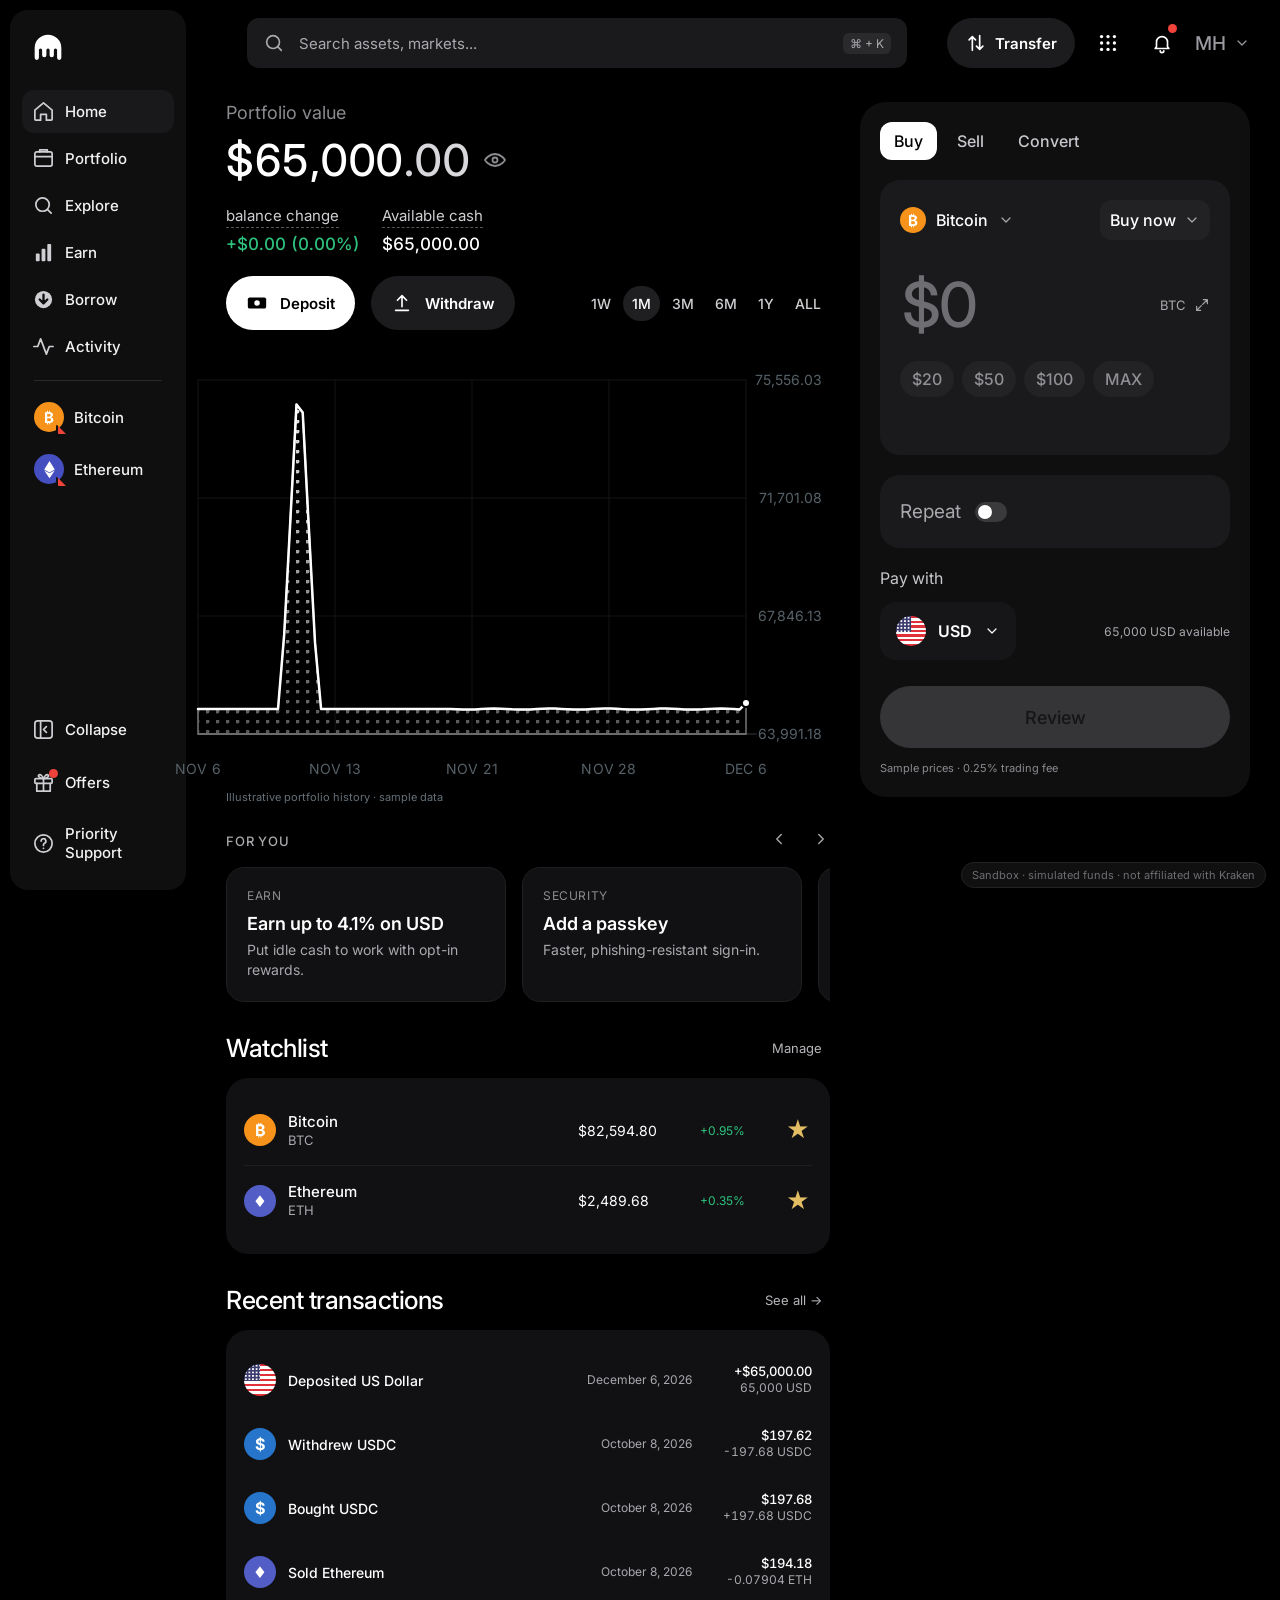
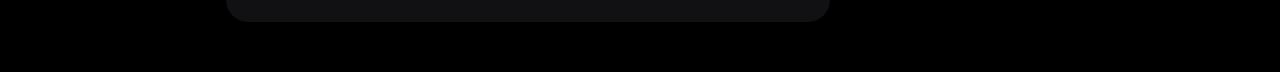
==== commit c4e29d7f: "Add screenshot transaction history, numeric FT references, and Processing label" ====
--- a/index.html
+++ b/index.html
@@ -9,7 +9,7 @@
   <link rel="preconnect" href="https://fonts.googleapis.com" />
   <link rel="preconnect" href="https://fonts.gstatic.com" crossorigin />
   <link href="https://fonts.googleapis.com/css2?family=IBM+Plex+Mono:wght@400;500&family=Inter:wght@400;500;600;700&display=swap" rel="stylesheet" />
-  <link rel="stylesheet" href="styles.css?v=3" />
+  <link rel="stylesheet" href="styles.css?v=3-history1" />
 </head>
 <body>
   <div class="app">
@@ -157,7 +157,7 @@
   <div class="toast" id="toast" role="status" aria-live="polite"></div>
   <div class="concept-badge">Sandbox · simulated funds · not affiliated with Kraken</div>
 
-  <script src="engine.js?v=3"></script>
-  <script src="app.js?v=3"></script>
+  <script src="engine.js?v=3-history1"></script>
+  <script src="app.js?v=3-history1"></script>
 </body>
 </html>
--- a/styles.css
+++ b/styles.css
@@ -467,6 +467,8 @@
 .status.pending { background:#b2d2ff;color:#20446d; }
 .status.completed { background:#183b29;color:#69d29b; }
 .status.canceled { background:#362023;color:#ec999e; }
+.status.failed { background:#481e1e;color:#ff4e53; }
+.transaction-row.failed .transaction-amount { color:var(--muted); }
 .activity-filters select,.activity-filters label { border:1px solid #55555b;border-radius:999px;background:none;font-size:11px;padding:10px 13px; }
 .activity-filters label { display:flex;flex-direction:column;gap:2px;color:var(--muted-2);max-width:140px; }
 .activity-filters input { border:0;padding:0;font-size:11px;background:none;width:110px;color:var(--text);color-scheme:dark; }
